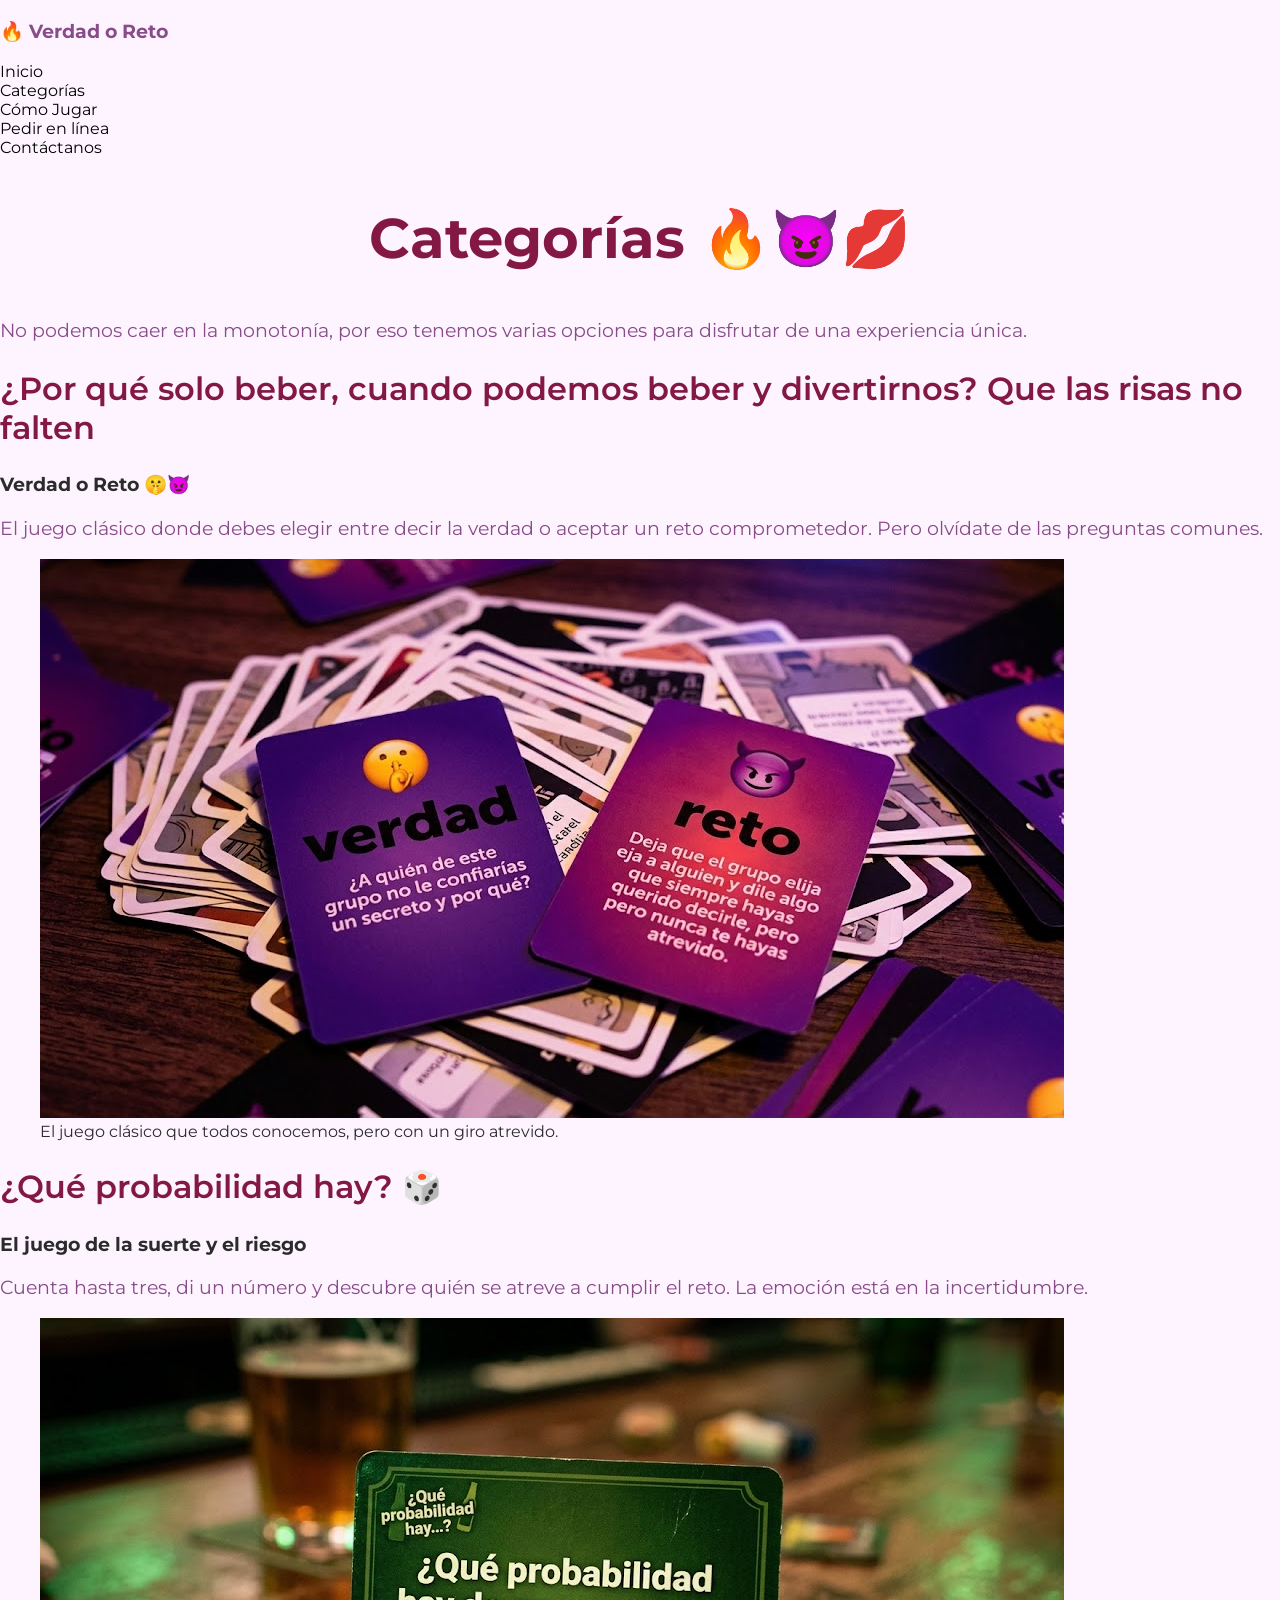
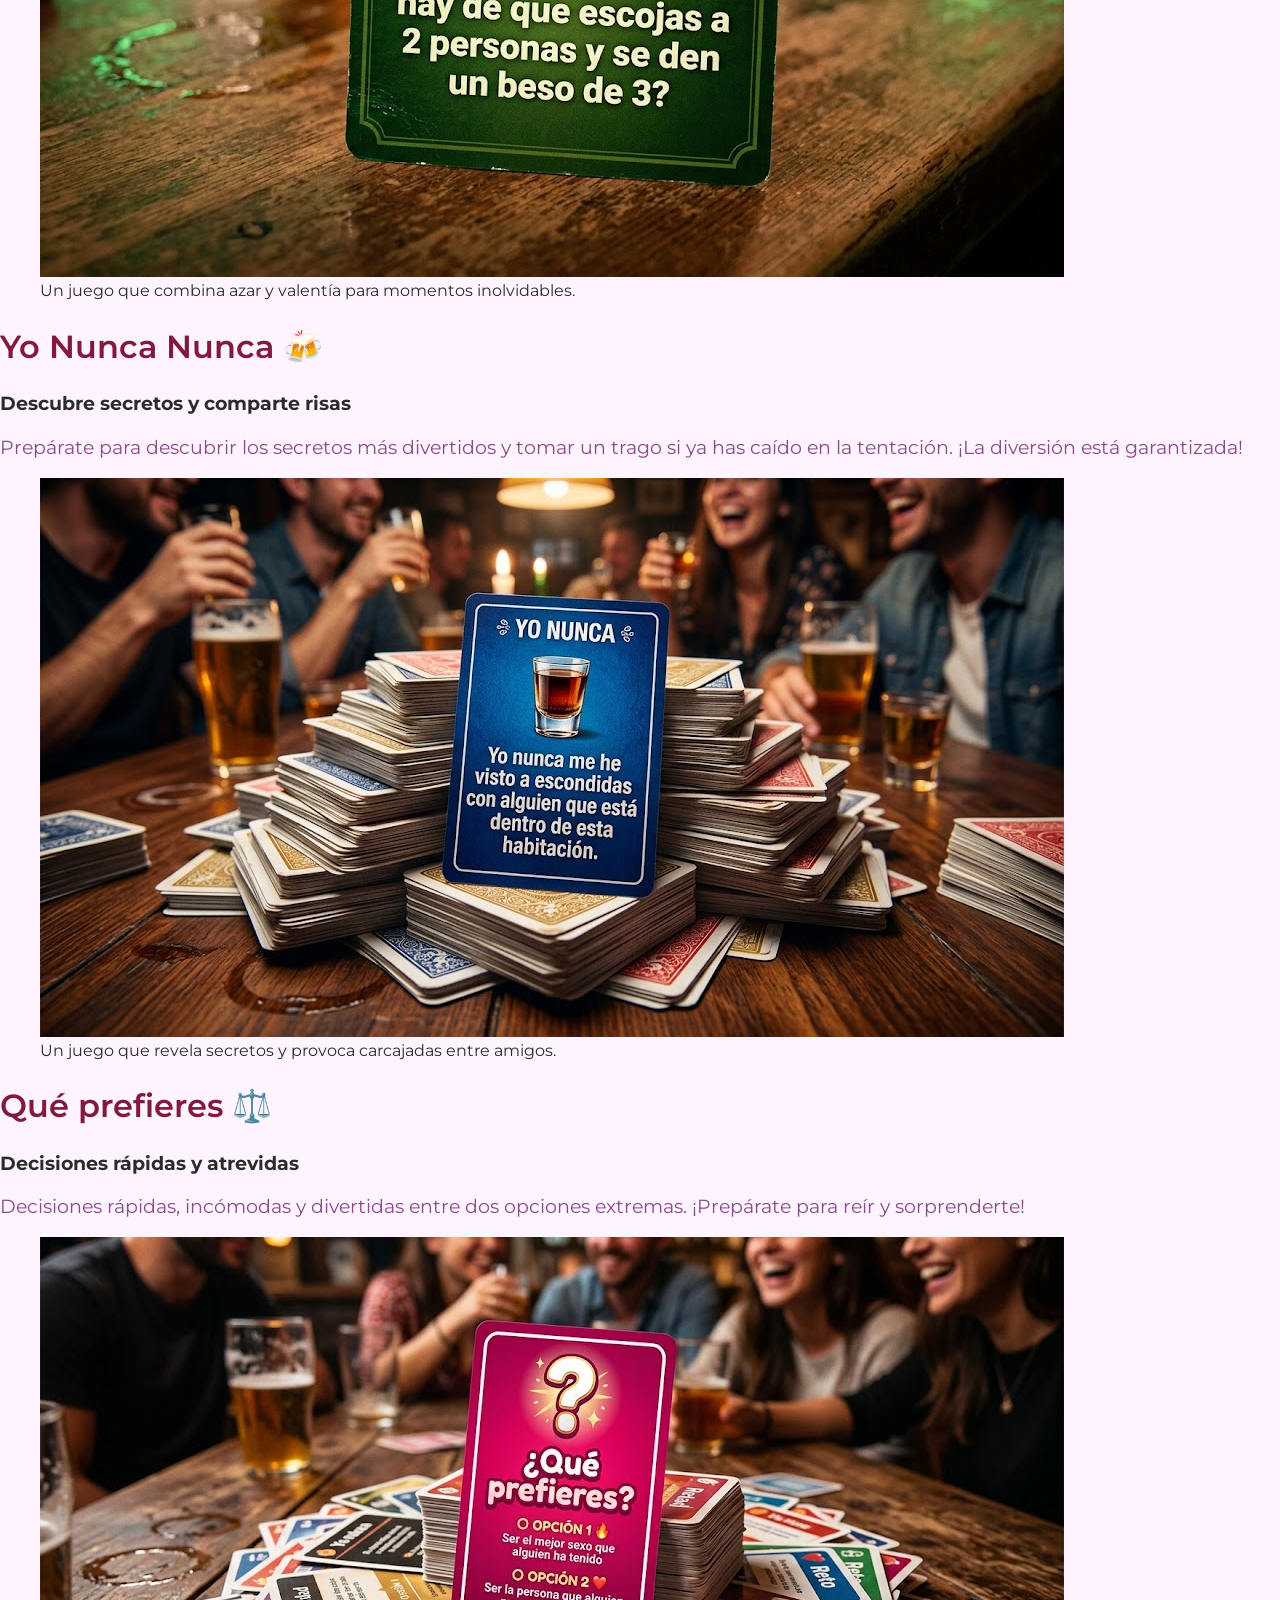
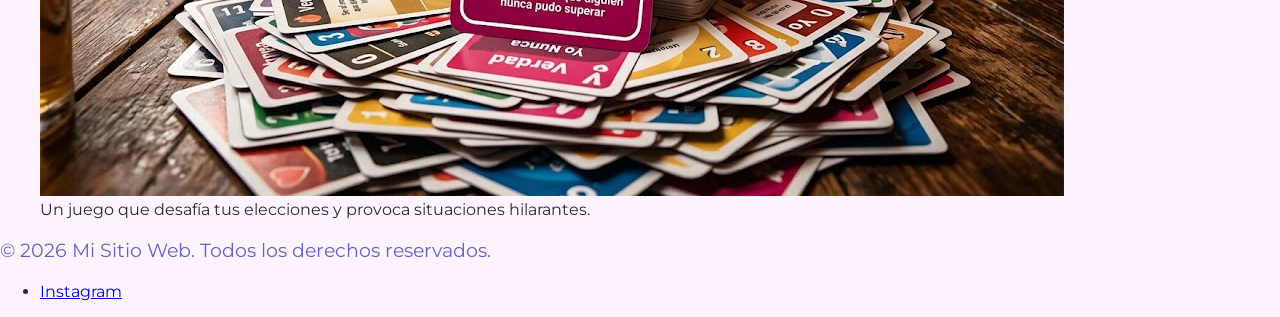
==== pages/categorias.html @ 6b88fa1f "Update categorias.html" ====
<!DOCTYPE html>
<html lang="es">
<head>
    <meta charset="UTF-8">
    <meta name="viewport" content="width=device-width, initial-scale=1.0">
    
    <link rel="preconnect" href="https://fonts.googleapis.com">
    <link rel="preconnect" href="https://fonts.gstatic.com" crossorigin>
    <link href="https://fonts.googleapis.com/css2?family=Montserrat:ital,wght@0,100..900;1,100..900&display=swap" rel="stylesheet">
    
    <link rel="stylesheet" href="../styles/styles.css">
    <title>Categorías | Verdad o Reto</title>
</head>
<body>

    <header>
        <p><strong>🔥 Verdad o Reto</strong></p>
        <nav>
            <ul class="nav-ul">
                <li><a href="../index.html">Inicio</a></li>
                <li><a href="categorias.html">Categorías</a></li>
                <li><a href="como_jugar.html">Cómo Jugar</a></li>
                <li><a href="pedirenlinea.html">Pedir en línea</a></li>
                <li><a href="contacto.html">Contáctanos</a></li>
            </ul>
        </nav>
    </header>

    <main>
        <section>
            <h1>Categorías 🔥😈💋</h1>
            <p>No podemos caer en la monotonía, por eso tenemos varias opciones para disfrutar de una experiencia única.</p>
        </section>

        <section>
            <h2>¿Por qué solo beber, cuando podemos beber y divertirnos? Que las risas no falten</h2>
            <article>
                <h3>Verdad o Reto 🤫😈</h3>
                <p>El juego clásico donde debes elegir entre decir la verdad o aceptar un reto comprometedor. Pero olvídate de las preguntas comunes.</p>
                <figure>
                    <img src="../Assets/verdad_reto.jpeg" alt="Imagen de Verdad o Reto">
                    <figcaption>El juego clásico que todos conocemos, pero con un giro atrevido.</figcaption>
                </figure>
            </article>
        </section>

        <section>
            <h2>¿Qué probabilidad hay? 🎲</h2>
            <article>
                <h3>El juego de la suerte y el riesgo</h3>
                <p>Cuenta hasta tres, di un número y descubre quién se atreve a cumplir el reto. La emoción está en la incertidumbre.</p>
                <figure>
                    <img src="../Assets/probabilidad.jpeg" alt="Imagen de ¿Qué probabilidad hay?">
                    <figcaption>Un juego que combina azar y valentía para momentos inolvidables.</figcaption>
                </figure>
            </article>
        </section>

        <section>
            <h2>Yo Nunca Nunca 🍻</h2>
            <article>
                <h3>Descubre secretos y comparte risas</h3>
                <p>Prepárate para descubrir los secretos más divertidos y tomar un trago si ya has caído en la tentación. ¡La diversión está garantizada!</p>
                <figure>
                    <img src="../Assets/yo_nunca.jpeg" alt="Imagen de Yo Nunca Nunca">
                    <figcaption>Un juego que revela secretos y provoca carcajadas entre amigos.</figcaption>
                </figure>
            </article>
        </section>

        <section>
            <h2>Qué prefieres ⚖️</h2>
            <article>
                <h3>Decisiones rápidas y atrevidas</h3>
                <p>Decisiones rápidas, incómodas y divertidas entre dos opciones extremas. ¡Prepárate para reír y sorprenderte!</p>
                <figure>
                    <img src="../Assets/esto_o_aquello.jpeg" alt="Imagen de Esto o Aquello">
                    <figcaption>Un juego que desafía tus elecciones y provoca situaciones hilarantes.</figcaption>
                </figure>
            </article>
        </section>
    </main>

    <footer>
        <p class="p-footer">&copy; 2026 Mi Sitio Web. Todos los derechos reservados.</p>
        <ul>
           <li><a href="https://instagram.com/beber_o_confesar" target="_blank" rel="noopener noreferrer">Instagram</a></li>
        </ul>
    </footer>

</body>
</html>
---- styles/styles.css ----
/* ==========================================
   Estilos generales y tipografía
   ========================================== */
@import url('https://fonts.googleapis.com/css2?family=Montserrat:ital,wght@0,100..900;1,100..900&display=swap');

/* 1rem = 16px */
body {
    font-family: "Montserrat", sans-serif;
    background-color: #fdf4ff; /* Fondo personalizado sólido */
    color: #2b2b2b;
    margin: 0;
    padding: 0;
}

/* ==========================================
   Titulos y textos
   ========================================== */
h1 { 
    color: #831843; /* Color primario en HEX */
    font-size: 3.5rem;
    font-weight: 700;
    text-align: center;
}

h2 { 
    color: #831843; /* Color primario */
    font-size: 2rem;
    font-weight: 600;
}

p { 
    color: #894b89; /* Color secundario */
    font-size: 1.2rem;
    font-weight: 400;
}

/* ==========================================
   Navegación y pie de página
   ========================================== */
.p-footer { 
    color: #6262ca; /* Color de acento */
}

.nav-ul {
    padding: 0;
    margin: 0;
}

.nav-ul li { 
    list-style: none;
}

.nav-ul li a { 
    color: #000000;
    text-decoration: none;
}
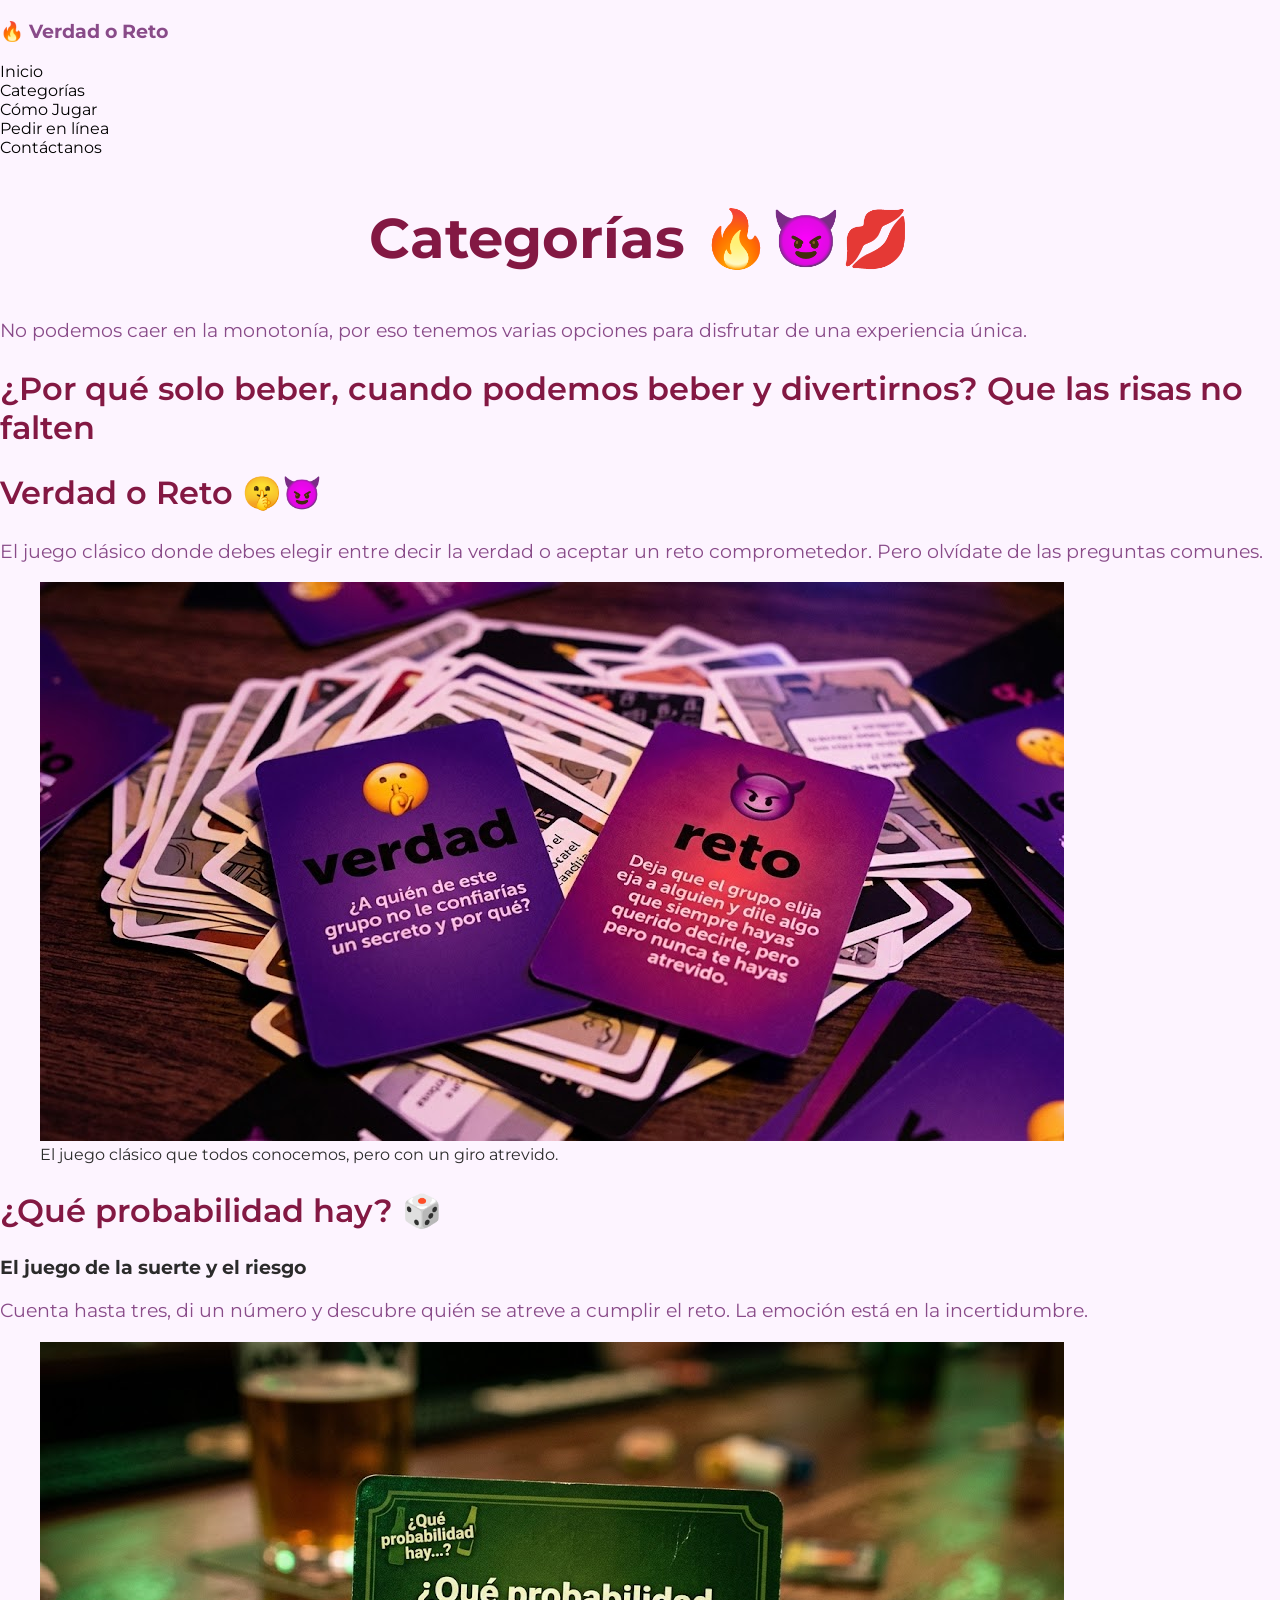
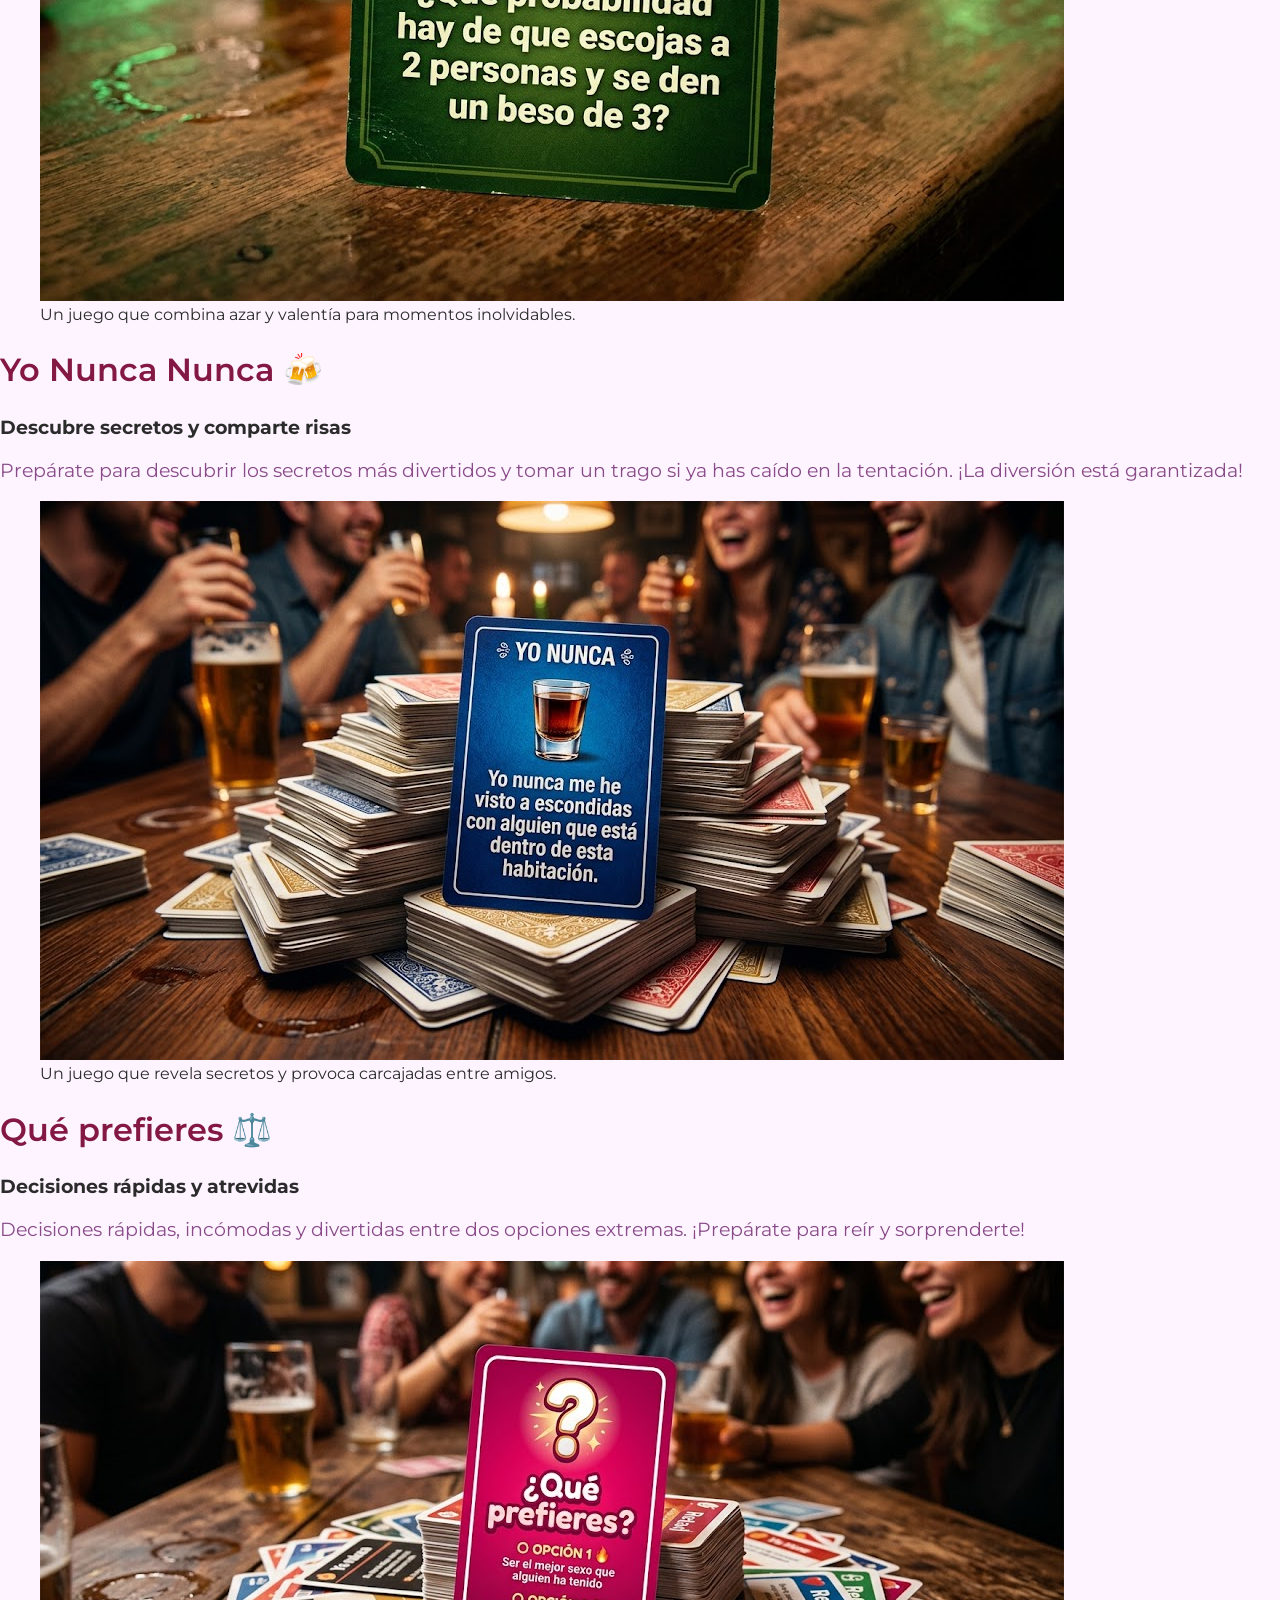
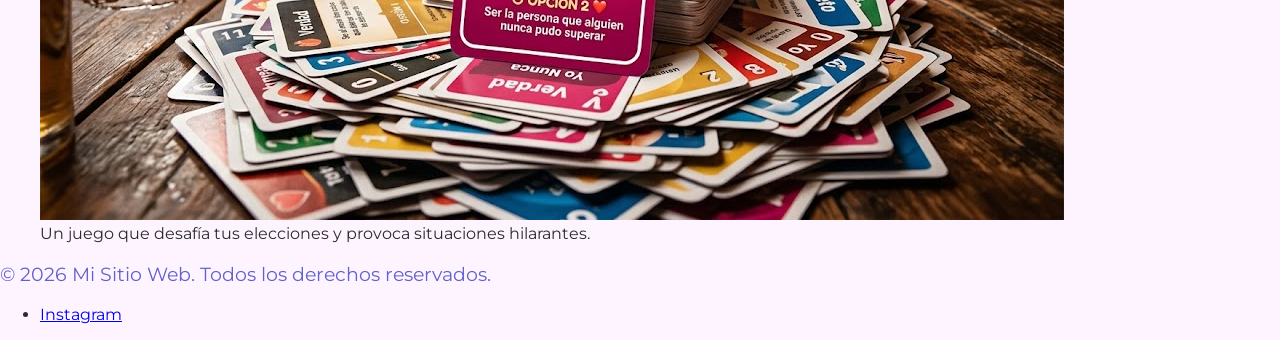
==== commit 52f63628: "Add files via upload" ====
--- a/pages/categorias.html
+++ b/pages/categorias.html
@@ -35,7 +35,7 @@
         <section>
             <h2>¿Por qué solo beber, cuando podemos beber y divertirnos? Que las risas no falten</h2>
             <article>
-                <h3>Verdad o Reto 🤫😈</h3>
+                <h2>Verdad o Reto 🤫😈</h2>
                 <p>El juego clásico donde debes elegir entre decir la verdad o aceptar un reto comprometedor. Pero olvídate de las preguntas comunes.</p>
                 <figure>
                     <img src="../Assets/verdad_reto.jpeg" alt="Imagen de Verdad o Reto">
@@ -89,4 +89,4 @@
     </footer>
 
 </body>
-</html>
+</html>
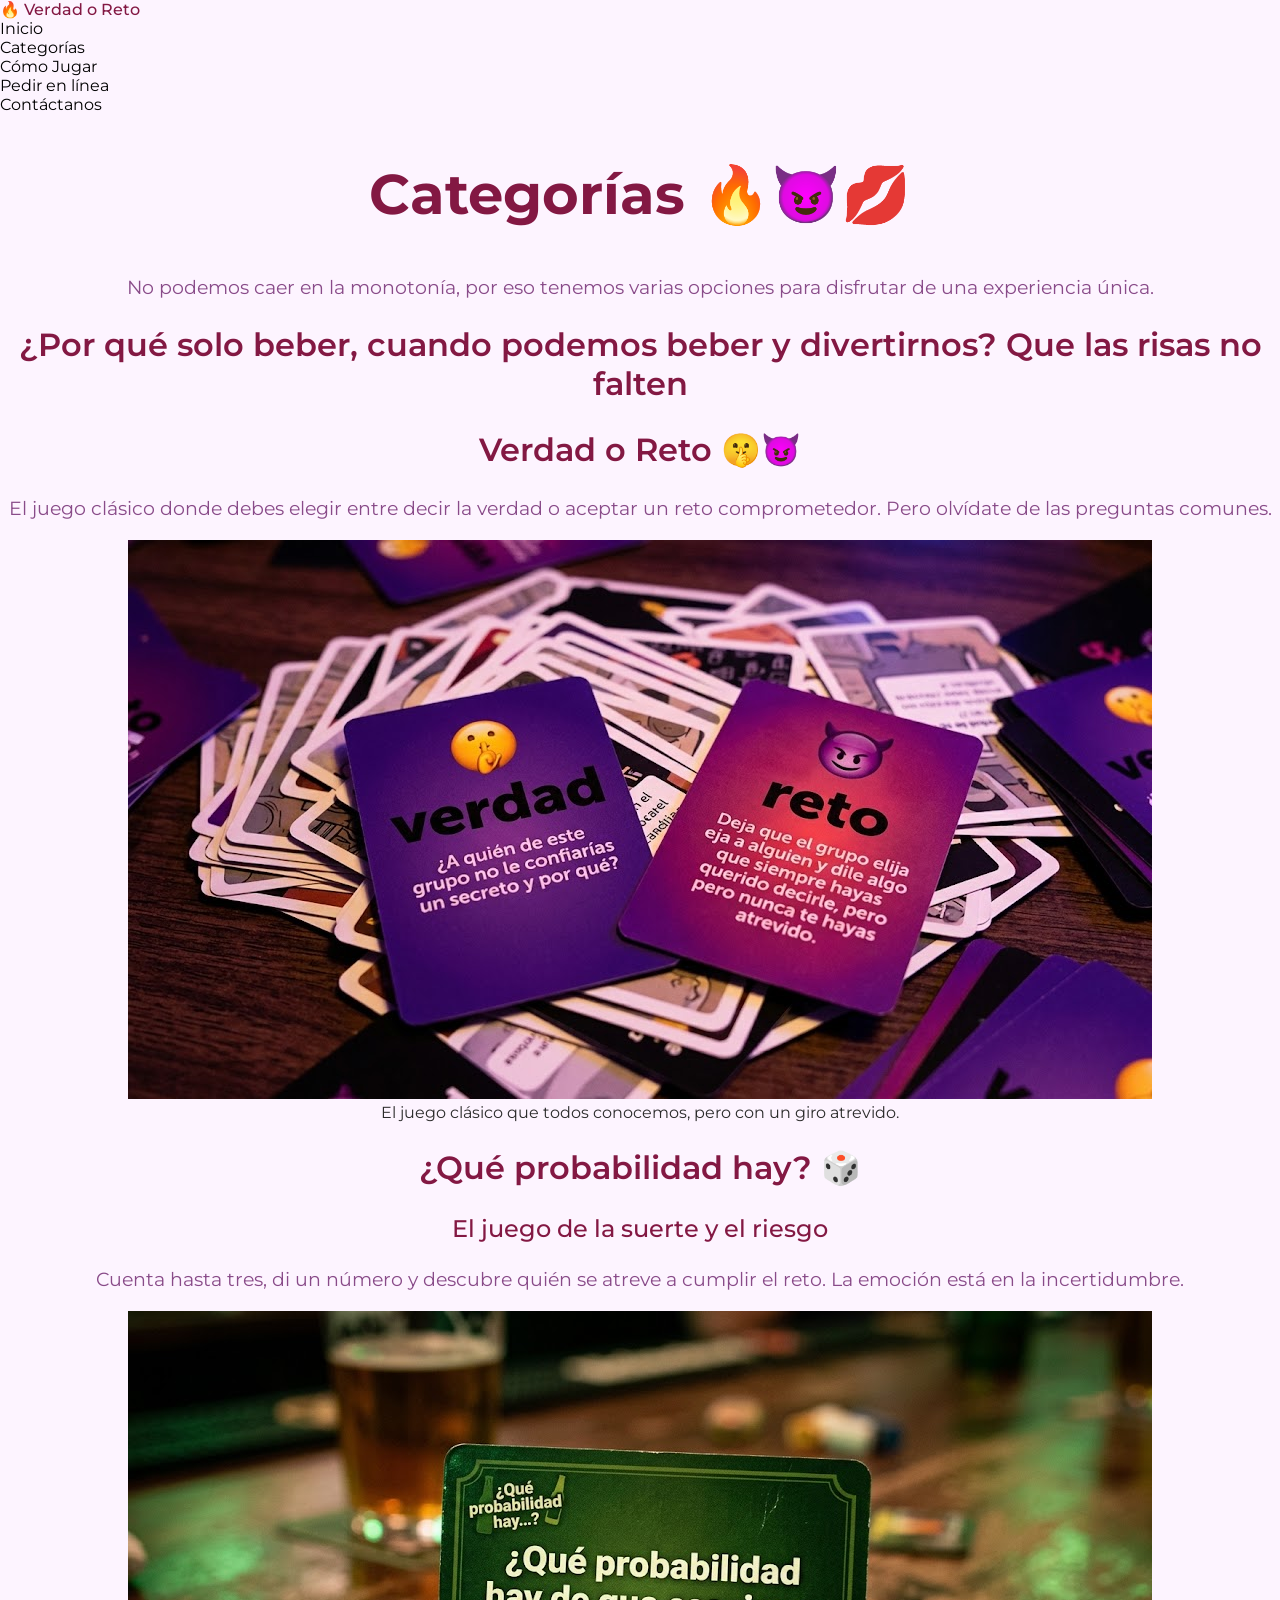
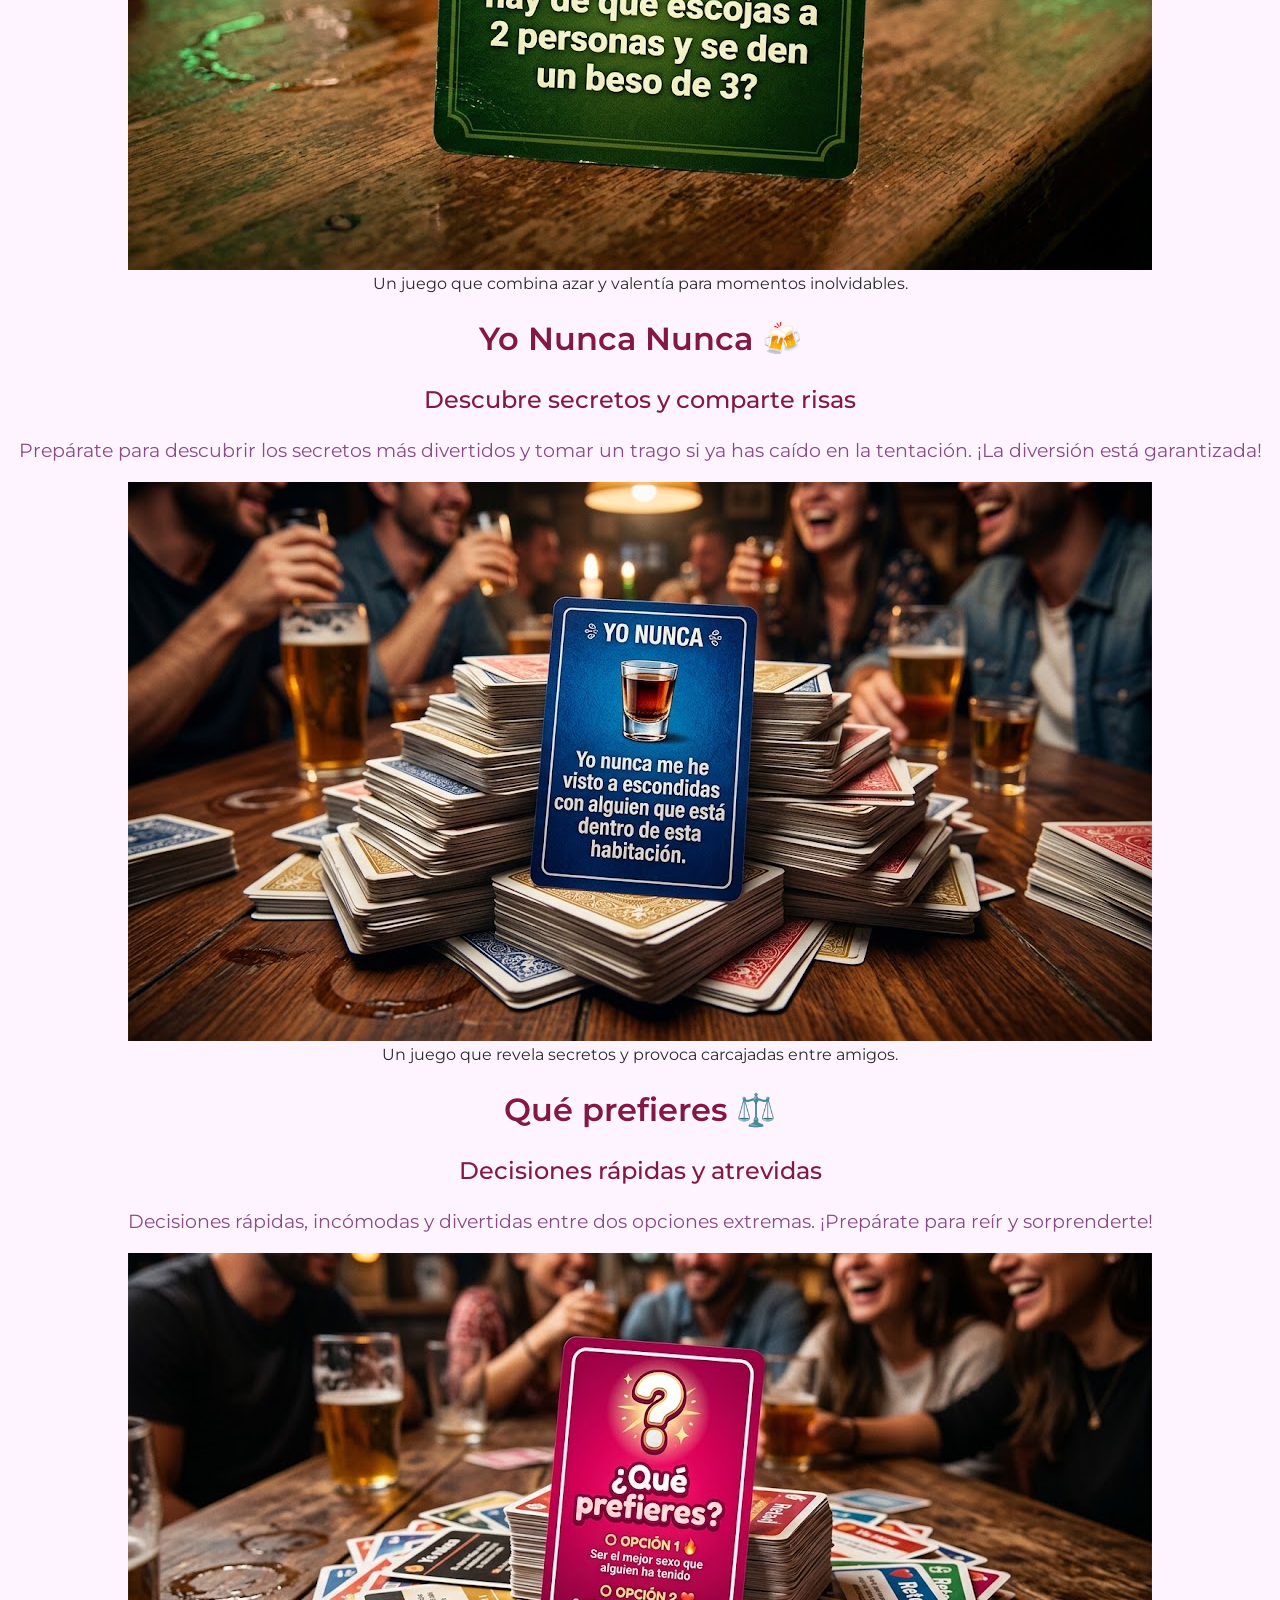
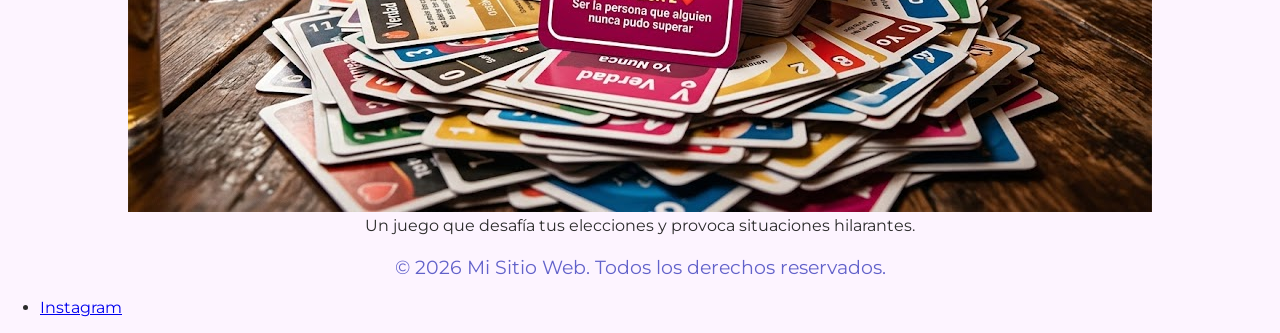
==== commit 6c03150f: "Add files via upload" ====
--- a/pages/categorias.html
+++ b/pages/categorias.html
@@ -4,17 +4,14 @@
     <meta charset="UTF-8">
     <meta name="viewport" content="width=device-width, initial-scale=1.0">
     
-    <link rel="preconnect" href="https://fonts.googleapis.com">
-    <link rel="preconnect" href="https://fonts.gstatic.com" crossorigin>
-    <link href="https://fonts.googleapis.com/css2?family=Montserrat:ital,wght@0,100..900;1,100..900&display=swap" rel="stylesheet">
-    
     <link rel="stylesheet" href="../styles/styles.css">
     <title>Categorías | Verdad o Reto</title>
 </head>
 <body>
 
-    <header>
-        <p><strong>🔥 Verdad o Reto</strong></p>
+ <header class="header">
+    <div class="nav">
+        <div class="logo"><strong>🔥 Verdad o Reto</strong></div>
         <nav>
             <ul class="nav-ul">
                 <li><a href="../index.html">Inicio</a></li>
@@ -24,7 +21,8 @@
                 <li><a href="contacto.html">Contáctanos</a></li>
             </ul>
         </nav>
-    </header>
+    </div>
+</header>
 
     <main>
         <section>
@@ -32,48 +30,48 @@
             <p>No podemos caer en la monotonía, por eso tenemos varias opciones para disfrutar de una experiencia única.</p>
         </section>
 
-        <section>
+        <section class="presentation">
             <h2>¿Por qué solo beber, cuando podemos beber y divertirnos? Que las risas no falten</h2>
             <article>
                 <h2>Verdad o Reto 🤫😈</h2>
                 <p>El juego clásico donde debes elegir entre decir la verdad o aceptar un reto comprometedor. Pero olvídate de las preguntas comunes.</p>
-                <figure>
+                <figure class="images-1">
                     <img src="../Assets/verdad_reto.jpeg" alt="Imagen de Verdad o Reto">
                     <figcaption>El juego clásico que todos conocemos, pero con un giro atrevido.</figcaption>
                 </figure>
             </article>
         </section>
 
-        <section>
+        <section class="presentation">
             <h2>¿Qué probabilidad hay? 🎲</h2>
             <article>
                 <h3>El juego de la suerte y el riesgo</h3>
                 <p>Cuenta hasta tres, di un número y descubre quién se atreve a cumplir el reto. La emoción está en la incertidumbre.</p>
-                <figure>
+                <figure class="images-1">
                     <img src="../Assets/probabilidad.jpeg" alt="Imagen de ¿Qué probabilidad hay?">
                     <figcaption>Un juego que combina azar y valentía para momentos inolvidables.</figcaption>
                 </figure>
             </article>
         </section>
 
-        <section>
+        <section class="presentation">
             <h2>Yo Nunca Nunca 🍻</h2>
             <article>
                 <h3>Descubre secretos y comparte risas</h3>
                 <p>Prepárate para descubrir los secretos más divertidos y tomar un trago si ya has caído en la tentación. ¡La diversión está garantizada!</p>
-                <figure>
+                <figure class="images-1">
                     <img src="../Assets/yo_nunca.jpeg" alt="Imagen de Yo Nunca Nunca">
                     <figcaption>Un juego que revela secretos y provoca carcajadas entre amigos.</figcaption>
                 </figure>
             </article>
         </section>
 
-        <section>
+        <section class="presentation">
             <h2>Qué prefieres ⚖️</h2>
             <article>
                 <h3>Decisiones rápidas y atrevidas</h3>
                 <p>Decisiones rápidas, incómodas y divertidas entre dos opciones extremas. ¡Prepárate para reír y sorprenderte!</p>
-                <figure>
+                <figure class="images-1">
                     <img src="../Assets/esto_o_aquello.jpeg" alt="Imagen de Esto o Aquello">
                     <figcaption>Un juego que desafía tus elecciones y provoca situaciones hilarantes.</figcaption>
                 </figure>
--- a/styles/styles.css
+++ b/styles/styles.css
@@ -26,12 +26,42 @@
     color: #831843; /* Color primario */
     font-size: 2rem;
     font-weight: 600;
+    text-align: center;
+}
+
+h3 { 
+    color: #831843; /* Color primario */
+    font-size: 1.5rem;
+    font-weight: 500;
+    text-align: center;
+}
+ol {
+    list-style-position: inside;
+    text-align: center;
+    padding: 0;
+}
+
+li div {
+    text-align: center;
+}
+
+strong { 
+    color: #831843;
+    font-weight: 500;
 }
 
 p { 
     color: #894b89; /* Color secundario */
     font-size: 1.2rem;
     font-weight: 400;
+    text-align: center;
+}
+/* ==========================================
+   Imágenes
+   ========================================== */
+figure {
+    text-align: center;
+    margin: 20px 0;
 }
 
 /* ==========================================
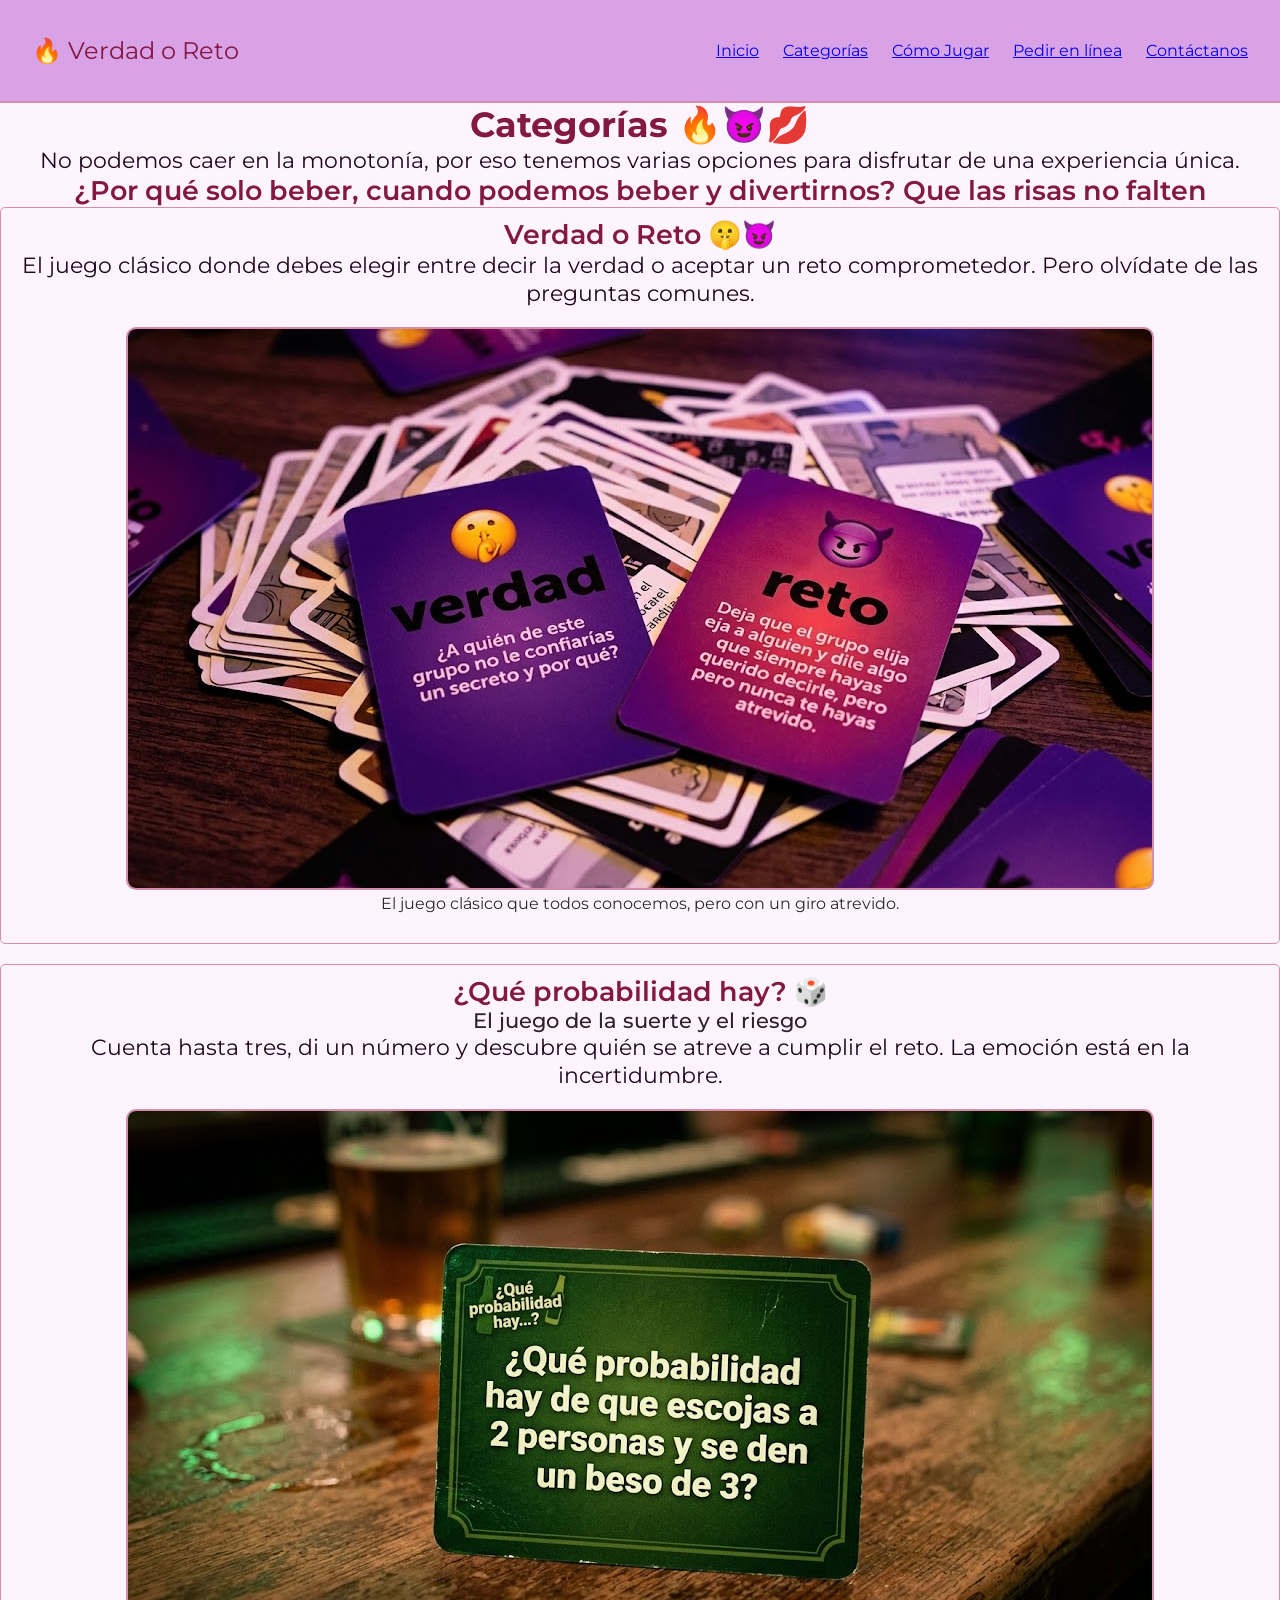
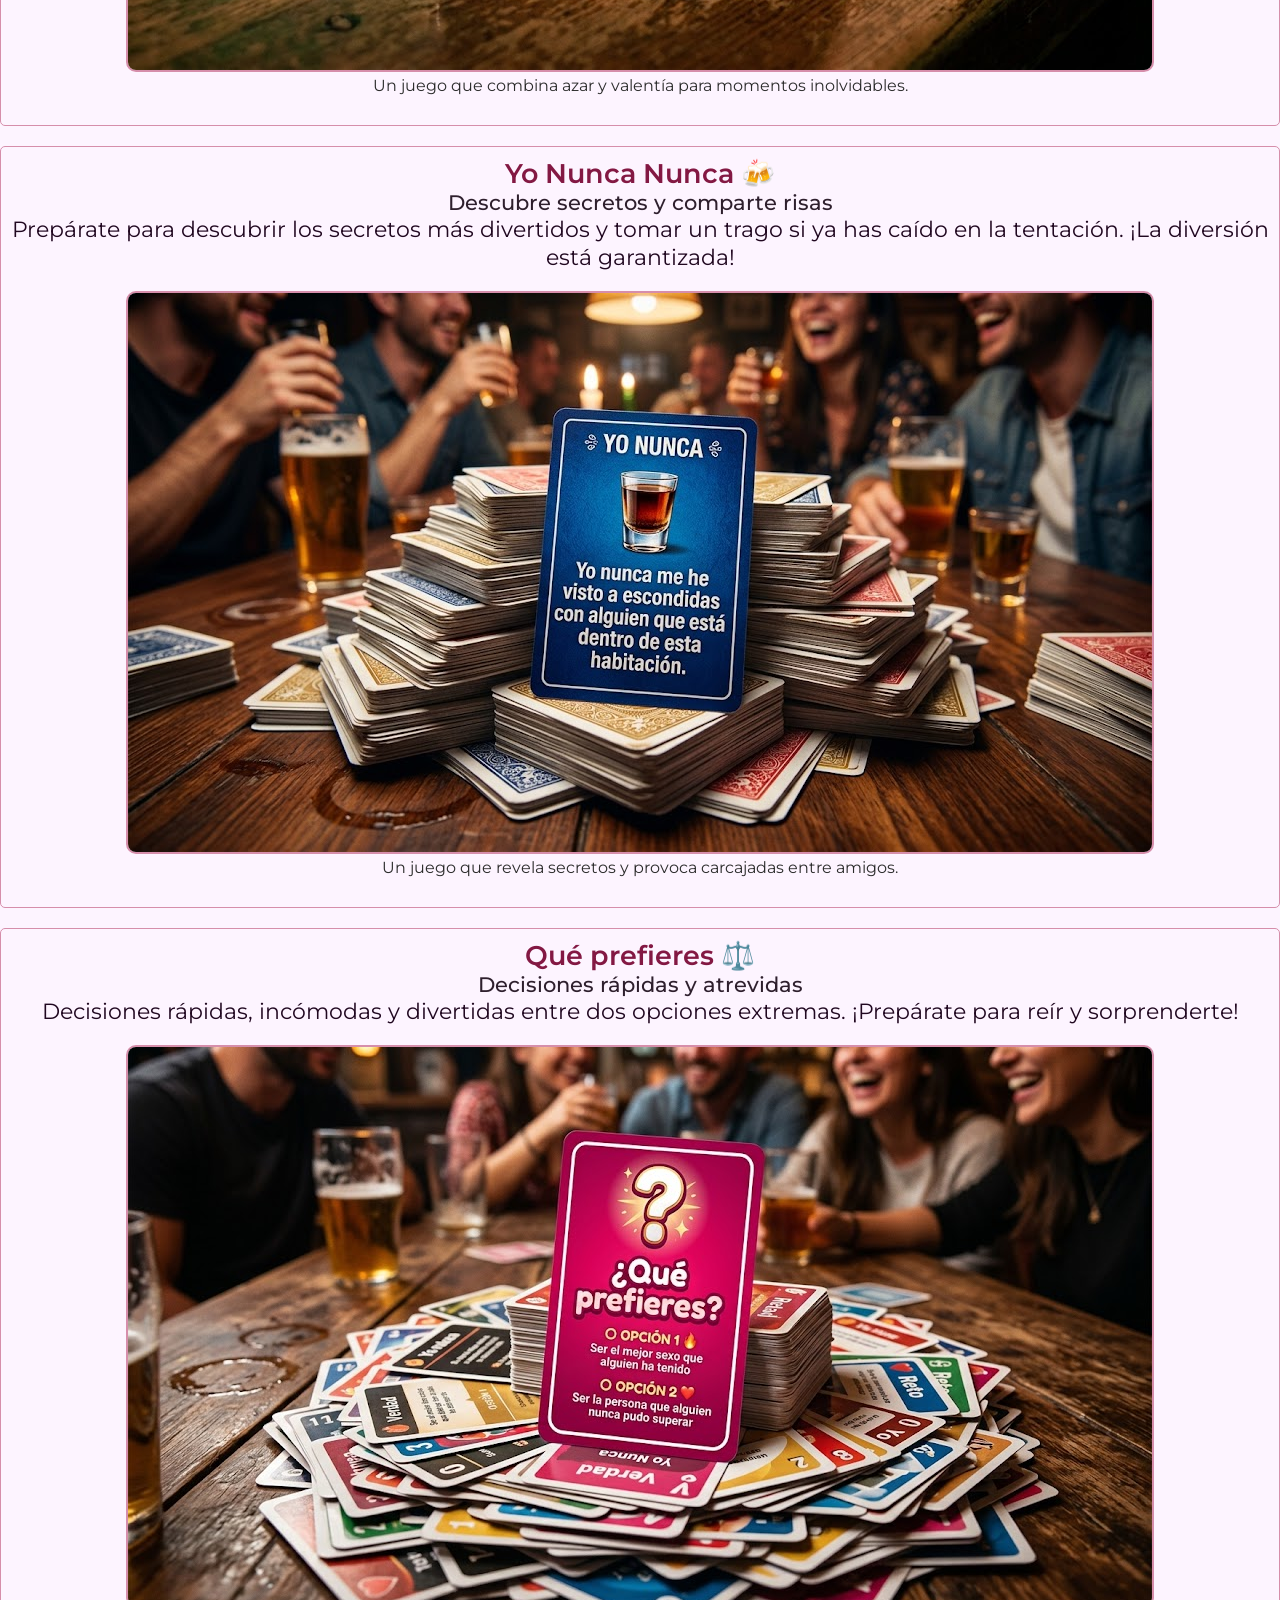
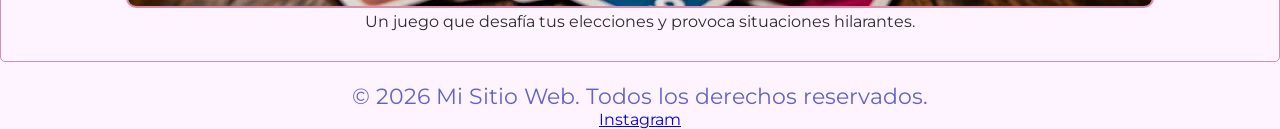
==== commit c0fa6ad9: "Update categorias.html" ====
--- a/pages/categorias.html
+++ b/pages/categorias.html
@@ -30,9 +30,9 @@
             <p>No podemos caer en la monotonía, por eso tenemos varias opciones para disfrutar de una experiencia única.</p>
         </section>
 
-        <section class="presentation">
+        <section>
             <h2>¿Por qué solo beber, cuando podemos beber y divertirnos? Que las risas no falten</h2>
-            <article>
+            <article class="presentation">
                 <h2>Verdad o Reto 🤫😈</h2>
                 <p>El juego clásico donde debes elegir entre decir la verdad o aceptar un reto comprometedor. Pero olvídate de las preguntas comunes.</p>
                 <figure class="images-1">
@@ -87,4 +87,4 @@
     </footer>
 
 </body>
-</html>+</html>
--- a/styles/styles.css
+++ b/styles/styles.css
@@ -2,6 +2,15 @@
    Estilos generales y tipografía
    ========================================== */
 @import url('https://fonts.googleapis.com/css2?family=Montserrat:ital,wght@0,100..900;1,100..900&display=swap');
+
+* {
+    margin: 0;
+    padding: 0;
+    box-sizing: border-box;
+}
+* { 
+    list-style: none;
+}
 
 /* 1rem = 16px */
 body {
@@ -12,56 +21,90 @@
     padding: 0;
 }
 
+header {
+    background-color: #d9a1e6; /* fondo */
+    padding: 1.25rem 0;
+    text-align: center;
+    border-bottom: 0.125rem solid #d68eab; /* Linea de separacion */
+}
+.nav {
+  display: flex;
+  justify-content: space-between;
+  align-items: center;
+  padding: 1rem 2rem;
+}   
+.nav-ul {
+  display: flex;
+  margin: 0;
+  padding: 0;
+  list-style: none;
+  gap: 1.5rem;
+}
 /* ==========================================
    Titulos y textos
    ========================================== */
 h1 { 
     color: #831843; /* Color primario en HEX */
-    font-size: 3.5rem;
+    font-size: 2.2rem;
     font-weight: 700;
     text-align: center;
 }
 
 h2 { 
     color: #831843; /* Color primario */
-    font-size: 2rem;
+    font-size: 1.7rem;
     font-weight: 600;
     text-align: center;
 }
 
 h3 { 
-    color: #831843; /* Color primario */
-    font-size: 1.5rem;
+    color: #2e1f2d; /* Color primario */
+    font-size: 1.3rem;
     font-weight: 500;
     text-align: center;
 }
 ol {
+    color: #7b1b8f; /* Color secundario */
     list-style-position: inside;
     text-align: center;
     padding: 0;
-}
-
+    font-size: 1.3rem;
+}
+ol li {
+    font-size: 1.3rem;
+}
 li div {
     text-align: center;
 }
 
 strong { 
     color: #831843;
-    font-weight: 500;
+    font-weight: 400;
+    font-size: 1.5rem;
 }
 
 p { 
-    color: #894b89; /* Color secundario */
-    font-size: 1.2rem;
+    color: #200720; /* Color secundario */
+    font-size: 1.4rem;
     font-weight: 400;
     text-align: center;
 }
+li {
+    text-align: center;
+}
+
 /* ==========================================
    Imágenes
    ========================================== */
 figure {
     text-align: center;
     margin: 20px 0;
+}
+.images-1 img {
+    width: auto;
+    height: auto;
+    border: 0.125rem solid #d68eab; /* Borde de la imagen */
+    border-radius: 10px; /* Bordes redondeados */  
 }
 
 /* ==========================================
@@ -71,16 +114,100 @@
     color: #6262ca; /* Color de acento */
 }
 
-.nav-ul {
-    padding: 0;
-    margin: 0;
-}
-
-.nav-ul li { 
-    list-style: none;
-}
-
-.nav-ul li a { 
-    color: #000000;
-    text-decoration: none;
-}
+
+/* ==========================================
+   margenes y fondos
+   ========================================== */
+.contrato-todosi {
+border : 1rem solid #b180b9;
+background-color: #ebbaf5;
+}
+.jugar-section {
+  padding: 20px;
+}
+
+/* ==========================================
+   Catalogo de pedir en linea
+   ========================================== */
+.catalogo-grid {
+    display: flex;
+    flex-wrap: wrap;
+    justify-content: center;
+    gap: 20px;
+    padding: 20px;
+}
+.juego-card {
+    background-color: #fdf4ff;
+    border: 1px solid #d68eab;
+    border-radius: 10px;
+    padding: 20px;
+    width: 300px;
+    text-align: center;
+}
+.juego-card h3 {
+    color: #831843;
+    font-size: 1.5rem;
+    margin-bottom: 10px;
+}
+.juego-card h2 {    
+    color: #2e1f2d;
+    font-size: 1.8rem;
+    margin-bottom: 10px;
+}
+.juego-card p {             
+    color: #200720;
+    font-size: 1.2rem;
+    margin-bottom: 10px;
+}
+.precio {
+    color: #831843;
+    font-size: 1.5rem;
+    font-weight: bold;
+}          
+/* ==========================================
+   Formulario para pedir en linea
+   ========================================== */
+ .formulario-section {
+  flex: 1;
+ min-width: 300px;
+  max-width: 550px;
+}
+.datos {
+    margin-bottom: 15px;
+    border: none;
+    padding: 0;
+}
+.datos label {
+    display: block;
+    margin-bottom: 5px;
+    font-weight: bold;
+}
+.datos input,
+.datos select,
+.datos textarea {
+    width: 100%;
+    padding: 10px;
+    border: 1px solid #d68eab;
+    border-radius: 5px;
+    font-size: 1rem;
+}
+.juego-section {
+    margin-bottom: 20px;
+    padding: 10px;
+    border: 1px solid #d68eab;
+    border-radius: 5px;
+}
+.presentation {
+    margin-bottom: 20px;
+    padding: 10px;
+    border: 1px solid #d68eab;
+    border-radius: 5px;
+}
+.pedido {
+    display: flex;
+    flex-wrap: wrap;
+    justify-content: center;
+    margin: 20px;
+    padding: 20px;
+}
+
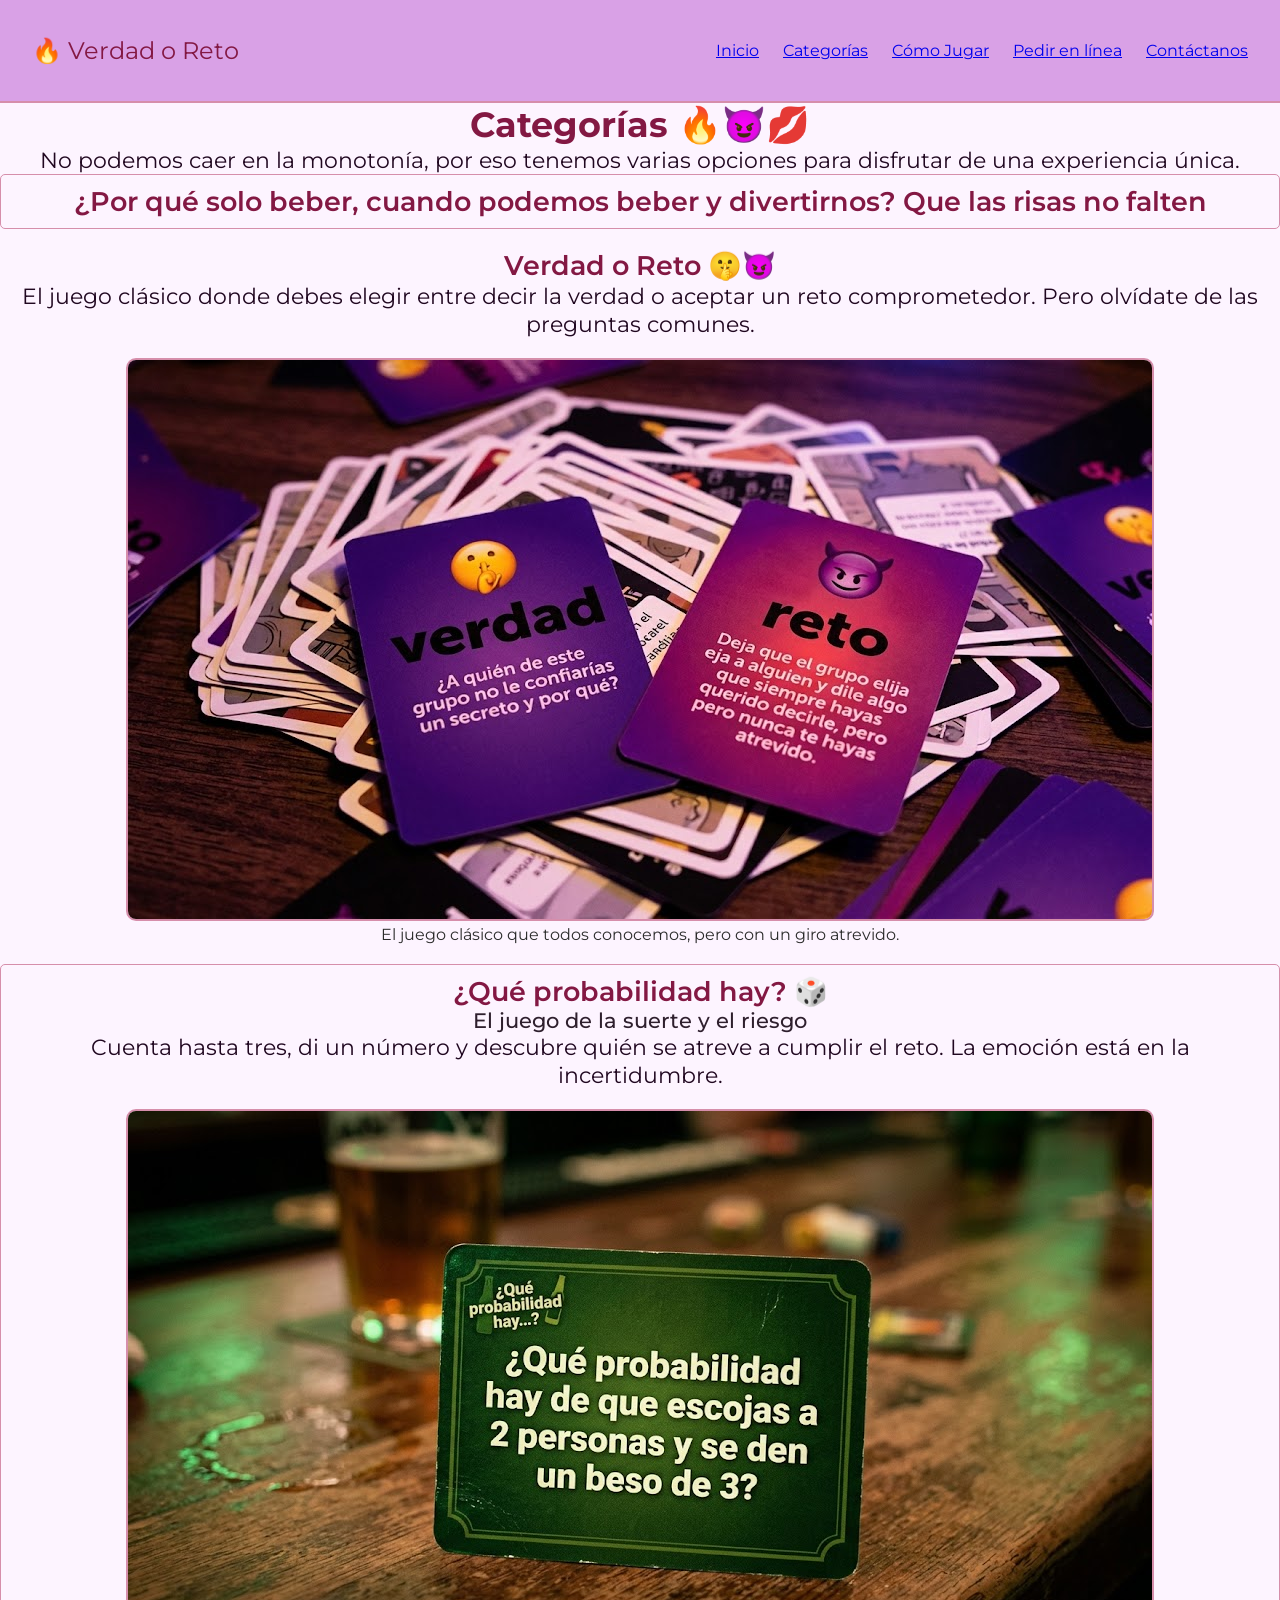
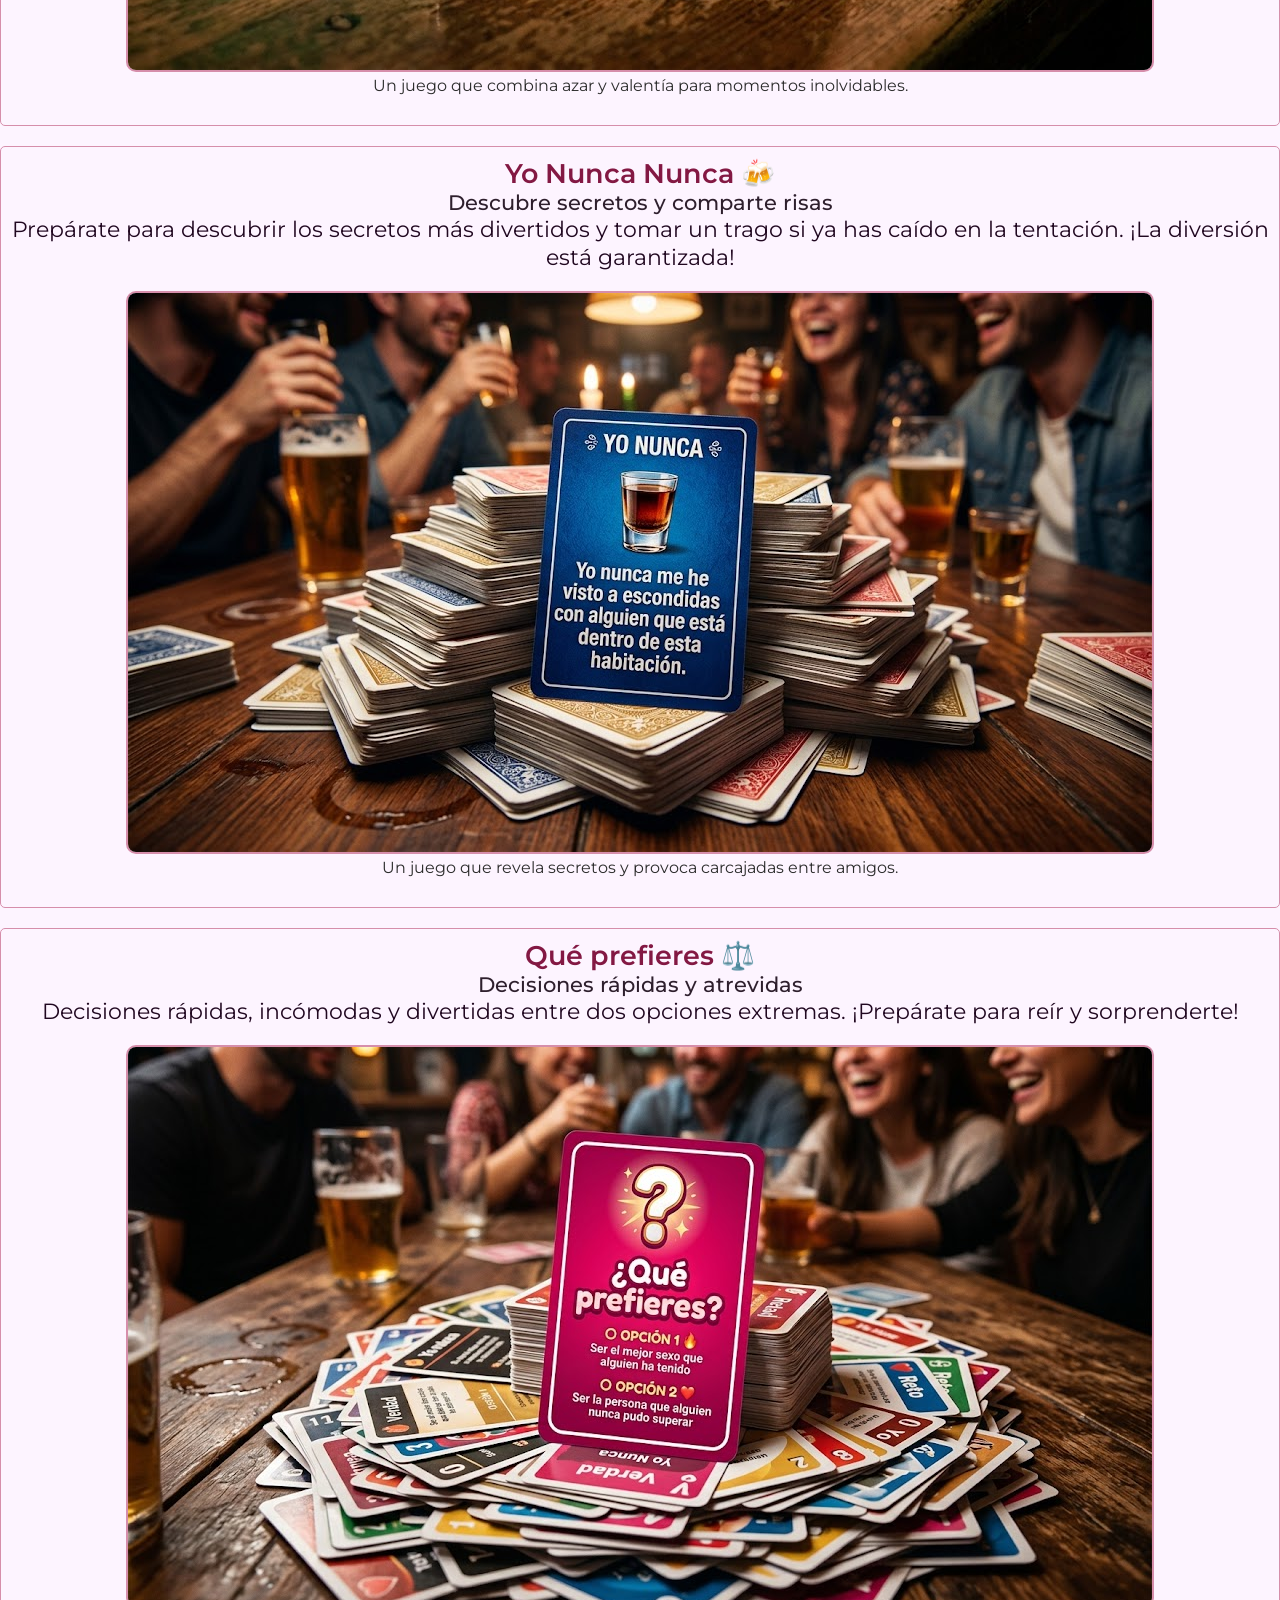
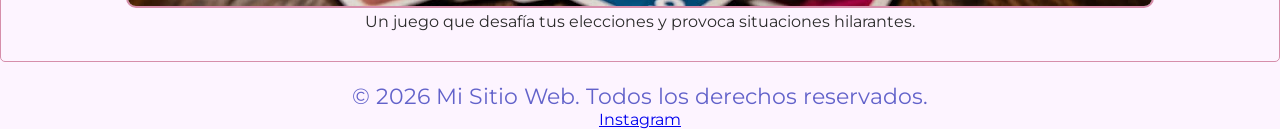
==== commit c2077ee0: "Add files via upload" ====
--- a/pages/categorias.html
+++ b/pages/categorias.html
@@ -31,8 +31,8 @@
         </section>
 
         <section>
-            <h2>¿Por qué solo beber, cuando podemos beber y divertirnos? Que las risas no falten</h2>
-            <article class="presentation">
+            <h2 class="presentation">¿Por qué solo beber, cuando podemos beber y divertirnos? Que las risas no falten</h2>
+            <article>
                 <h2>Verdad o Reto 🤫😈</h2>
                 <p>El juego clásico donde debes elegir entre decir la verdad o aceptar un reto comprometedor. Pero olvídate de las preguntas comunes.</p>
                 <figure class="images-1">
@@ -87,4 +87,4 @@
     </footer>
 
 </body>
-</html>
+</html>
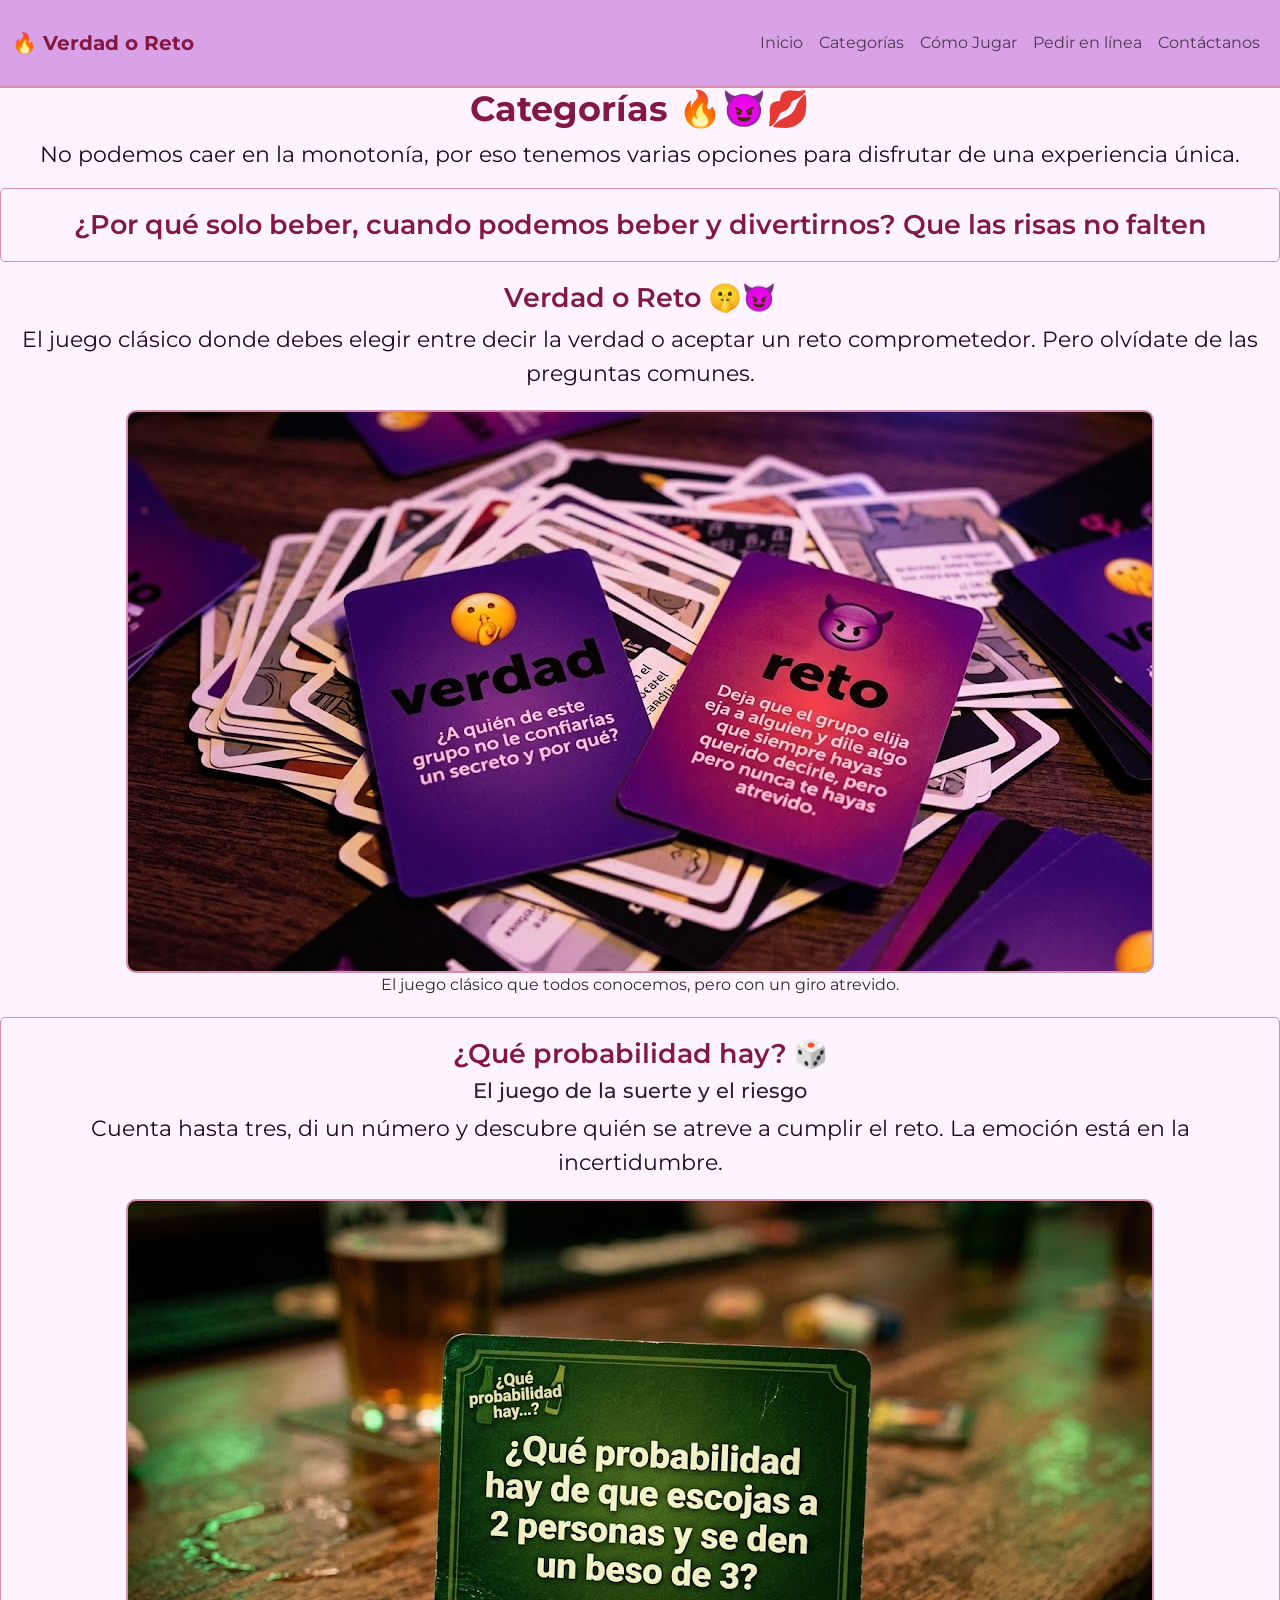
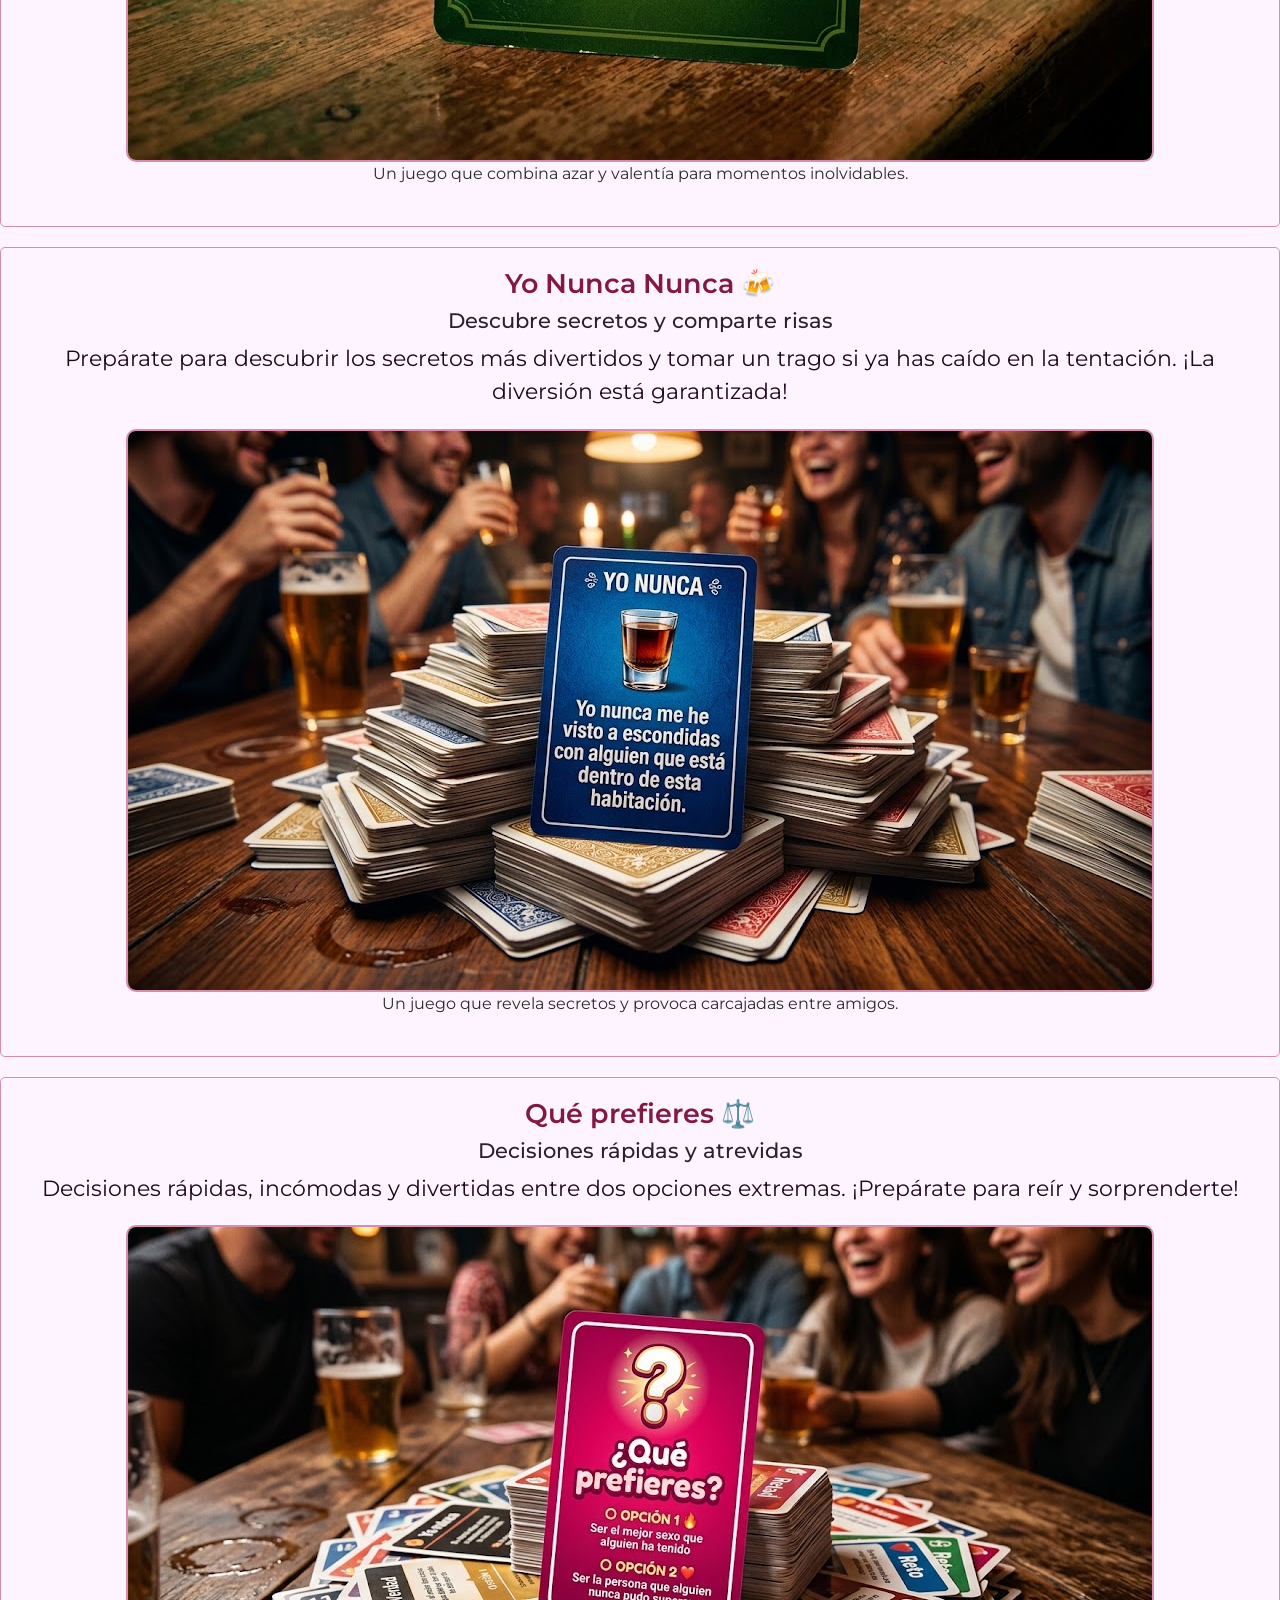
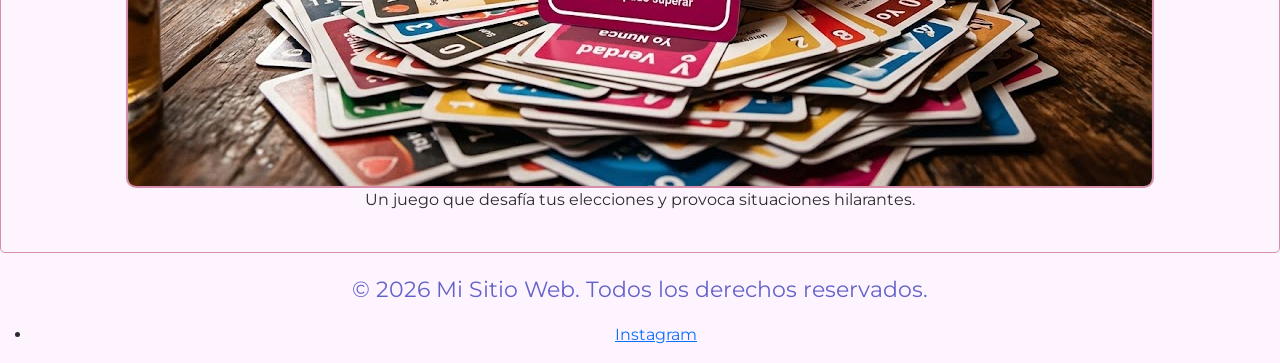
==== commit 5b723ca3: "Add files via upload" ====
--- a/pages/categorias.html
+++ b/pages/categorias.html
@@ -3,26 +3,37 @@
 <head>
     <meta charset="UTF-8">
     <meta name="viewport" content="width=device-width, initial-scale=1.0">
-    
+     <!--BOOTSTRAP-->
+     <link href="https://cdn.jsdelivr.net/npm/bootstrap@5.3.3/dist/css/bootstrap.min.css" rel="stylesheet" integrity="sha384-QWTKZyjpPEjISv5WaRU9OFeRpok6YctnYmDr5pNlyT2bRjXh0JMhjY6hW+ALEwIH" crossorigin="anonymous">
     <link rel="stylesheet" href="../styles/styles.css">
     <title>Categorías | Verdad o Reto</title>
 </head>
 <body>
 
- <header class="header">
-    <div class="nav">
-        <div class="logo"><strong>🔥 Verdad o Reto</strong></div>
-        <nav>
-            <ul class="nav-ul">
-                <li><a href="../index.html">Inicio</a></li>
-                <li><a href="categorias.html">Categorías</a></li>
-                <li><a href="como_jugar.html">Cómo Jugar</a></li>
-                <li><a href="pedirenlinea.html">Pedir en línea</a></li>
-                <li><a href="contacto.html">Contáctanos</a></li>
-            </ul>
+ <header>
+        <nav class="navbar navbar-expand-lg" style="background-color: #d9a1e6;">
+            <div class="container-fluid">
+                <!-- Tu logo -->
+                <a class="navbar-brand" href="index.html" style="color: #831843; font-weight: bold;">🔥 Verdad o Reto</a>
+                
+                <!-- Botón hamburguesa para mobile -->
+                <button class="navbar-toggler" type="button" data-bs-toggle="collapse" data-bs-target="#navbarNav" aria-controls="navbarNav" aria-expanded="false" aria-label="Toggle navigation">
+                    <span class="navbar-toggler-icon"></span>
+                </button>
+                
+                <!-- adaptación links -->
+                <div class="collapse navbar-collapse justify-content-end" id="navbarNav">
+                    <ul class="navbar-nav">
+                        <li class="nav-item"><a class="nav-link" href="../index.html">Inicio</a></li>
+                        <li class="nav-item"><a class="nav-link" href="categorias.html">Categorías</a></li>
+                        <li class="nav-item"><a class="nav-link" href="como_jugar.html">Cómo Jugar</a></li>
+                        <li class="nav-item"><a class="nav-link" href="pedirenlinea.html">Pedir en línea</a></li>
+                        <li class="nav-item"><a class="nav-link" href="contacto.html">Contáctanos</a></li>
+                    </ul>
+                </div>
+            </div>
         </nav>
-    </div>
-</header>
+    </header>
 
     <main>
         <section>
@@ -86,5 +97,8 @@
         </ul>
     </footer>
 
+    <!--BOOTSTRAP-->
+    <script src="https://cdn.jsdelivr.net/npm/bootstrap@5.3.3/dist/js/bootstrap.bundle.min.js" integrity="sha384-YvpcrYf0tY3lHB60NNkmXc5s9fDVZLESaAA55NDzOxhy9GkcIdslK1eN7N6jIeHz" crossorigin="anonymous"></script>
+
 </body>
 </html>
--- a/styles/styles.css
+++ b/styles/styles.css
@@ -8,71 +8,82 @@
     padding: 0;
     box-sizing: border-box;
 }
-* { 
-    list-style: none;
-}
-
-/* 1rem = 16px */
+
 body {
     font-family: "Montserrat", sans-serif;
-    background-color: #fdf4ff; /* Fondo personalizado sólido */
+    background-color: #fdf4ff; 
     color: #2b2b2b;
     margin: 0;
     padding: 0;
+    width: 100%;
+    overflow-x: hidden;
 }
 
 header {
-    background-color: #d9a1e6; /* fondo */
-    padding: 1.25rem 0;
-    text-align: center;
-    border-bottom: 0.125rem solid #d68eab; /* Linea de separacion */
-}
+    background-color: #d9a1e6; 
+    padding: 15px 0;
+    text-align: center;
+    border-bottom: 2px solid #d68eab;
+    width: 100%;
+}
+
 .nav {
-  display: flex;
-  justify-content: space-between;
-  align-items: center;
-  padding: 1rem 2rem;
+    display: flex;
+    flex-direction: column;
+    justify-content: space-between;
+    align-items: center;
+    padding: 0 15px
+    box-sizing: border-box;
 }   
+
 .nav-ul {
-  display: flex;
-  margin: 0;
-  padding: 0;
-  list-style: none;
-  gap: 1.5rem;
-}
-/* ==========================================
-   Titulos y textos
+    display: flex;
+    flex-wrap: wrap;
+    justify-content: space-around;
+    align-items:center-,
+    margin: 0;
+    padding: 0;
+    list-style: none;
+    gap: 20px;
+    flex-wrap: wrap;
+}
+
+/* ==========================================
+   Títulos y textos
    ========================================== */
 h1 { 
-    color: #831843; /* Color primario en HEX */
+    color: #831843; 
     font-size: 2.2rem;
     font-weight: 700;
     text-align: center;
 }
 
 h2 { 
-    color: #831843; /* Color primario */
+    color: #831843; 
     font-size: 1.7rem;
     font-weight: 600;
     text-align: center;
 }
 
 h3 { 
-    color: #2e1f2d; /* Color primario */
+    color: #2e1f2d; 
     font-size: 1.3rem;
     font-weight: 500;
     text-align: center;
 }
+
 ol {
-    color: #7b1b8f; /* Color secundario */
+    color: #7b1b8f; 
     list-style-position: inside;
     text-align: center;
     padding: 0;
     font-size: 1.3rem;
 }
+
 ol li {
     font-size: 1.3rem;
 }
+
 li div {
     text-align: center;
 }
@@ -84,11 +95,12 @@
 }
 
 p { 
-    color: #200720; /* Color secundario */
+    color: #200720; 
     font-size: 1.4rem;
     font-weight: 400;
     text-align: center;
 }
+
 li {
     text-align: center;
 }
@@ -100,88 +112,107 @@
     text-align: center;
     margin: 20px 0;
 }
+
 .images-1 img {
     width: auto;
     height: auto;
-    border: 0.125rem solid #d68eab; /* Borde de la imagen */
-    border-radius: 10px; /* Bordes redondeados */  
+    border: 2px solid #d68eab;
+    border-radius: 10px;  
+    max-width: 100%;
+    height: auto;
 }
 
 /* ==========================================
    Navegación y pie de página
    ========================================== */
 .p-footer { 
-    color: #6262ca; /* Color de acento */
-}
-
-
-/* ==========================================
-   margenes y fondos
+    color: #6262ca; 
+}
+
+/* ==========================================
+   Márgenes y fondos
    ========================================== */
 .contrato-todosi {
-border : 1rem solid #b180b9;
-background-color: #ebbaf5;
-}
+    border: 10px solid #b180b9;
+    background-color: #ebbaf5;
+}
+
 .jugar-section {
-  padding: 20px;
-}
-
-/* ==========================================
-   Catalogo de pedir en linea
-   ========================================== */
+    padding: 20px;
+}
+
+/* ==========================================
+   Catálogo de pedir en línea
+   ========================================== */
+
 .catalogo-grid {
-    display: flex;
-    flex-wrap: wrap;
-    justify-content: center;
+    display: grid;
+    grid-template-columns: 1fr; /* Una sola columna en móvil */
     gap: 20px;
-    padding: 20px;
-}
+    padding: 10px;
+    width: 100%;
+    box-sizing: border-box;
+}
+@media (min-width: 768px) {
+    .catalogo-grid {
+        grid-template-columns: repeat(auto-fit, minmax(280px, 1fr));
+    }
+}
+
 .juego-card {
     background-color: #fdf4ff;
     border: 1px solid #d68eab;
     border-radius: 10px;
-    padding: 20px;
-    width: 300px;
-    text-align: center;
-}
+    padding: 15px;
+    width: 100%;
+    max-width: 100%;
+    box-sizing: border-box;
+    text-align: center;
+}
+
 .juego-card h3 {
     color: #831843;
     font-size: 1.5rem;
     margin-bottom: 10px;
 }
+
 .juego-card h2 {    
     color: #2e1f2d;
     font-size: 1.8rem;
     margin-bottom: 10px;
 }
+
 .juego-card p {             
     color: #200720;
     font-size: 1.2rem;
     margin-bottom: 10px;
 }
+
 .precio {
     color: #831843;
     font-size: 1.5rem;
     font-weight: bold;
 }          
-/* ==========================================
-   Formulario para pedir en linea
-   ========================================== */
- .formulario-section {
-  flex: 1;
- min-width: 300px;
-  max-width: 550px;
-}
+
+/* ==========================================
+   Formulario para pedir en línea y Grid Layout
+   ========================================== */
+.formulario-section {
+    width: 100%;
+}
+
 .datos {
     margin-bottom: 15px;
     border: none;
     padding: 0;
 }
+
 .datos label {
     display: block;
     margin-bottom: 5px;
     font-weight: bold;
 }
+
 .datos input,
 .datos select,
 .datos textarea {
@@ -191,23 +222,49 @@
     border-radius: 5px;
     font-size: 1rem;
 }
+
 .juego-section {
     margin-bottom: 20px;
-    padding: 10px;
+    padding: 20px;
     border: 1px solid #d68eab;
     border-radius: 5px;
 }
+
 .presentation {
     margin-bottom: 20px;
-    padding: 10px;
+    padding: 20px;
     border: 1px solid #d68eab;
     border-radius: 5px;
 }
+
+/* --- Mobile First --- */
 .pedido {
-    display: flex;
-    flex-wrap: wrap;
-    justify-content: center;
-    margin: 20px;
-    padding: 20px;
-}
-
+    display: grid;
+    grid-template-columns: 1fr;
+    grid-template-areas: 
+        "juegos"
+        "datos";
+    gap: 30px;
+    margin: 20px auto;
+    padding: 20px;
+    max-width: 1200px;
+    width: 100%;
+}
+
+/* Asignación a hijos */
+.pedido > *:nth-child(1) {
+    grid-area: juegos;
+}
+
+.pedido > *:nth-last-child(1) {
+    grid-area: datos;
+}
+
+/* --- Breakpoint Desktop */
+@media (min-width: 1024px) {
+    .pedido {
+        grid-template-columns: 1fr 1fr;
+        grid-template-areas: 
+            "juegos datos";
+    }
+}
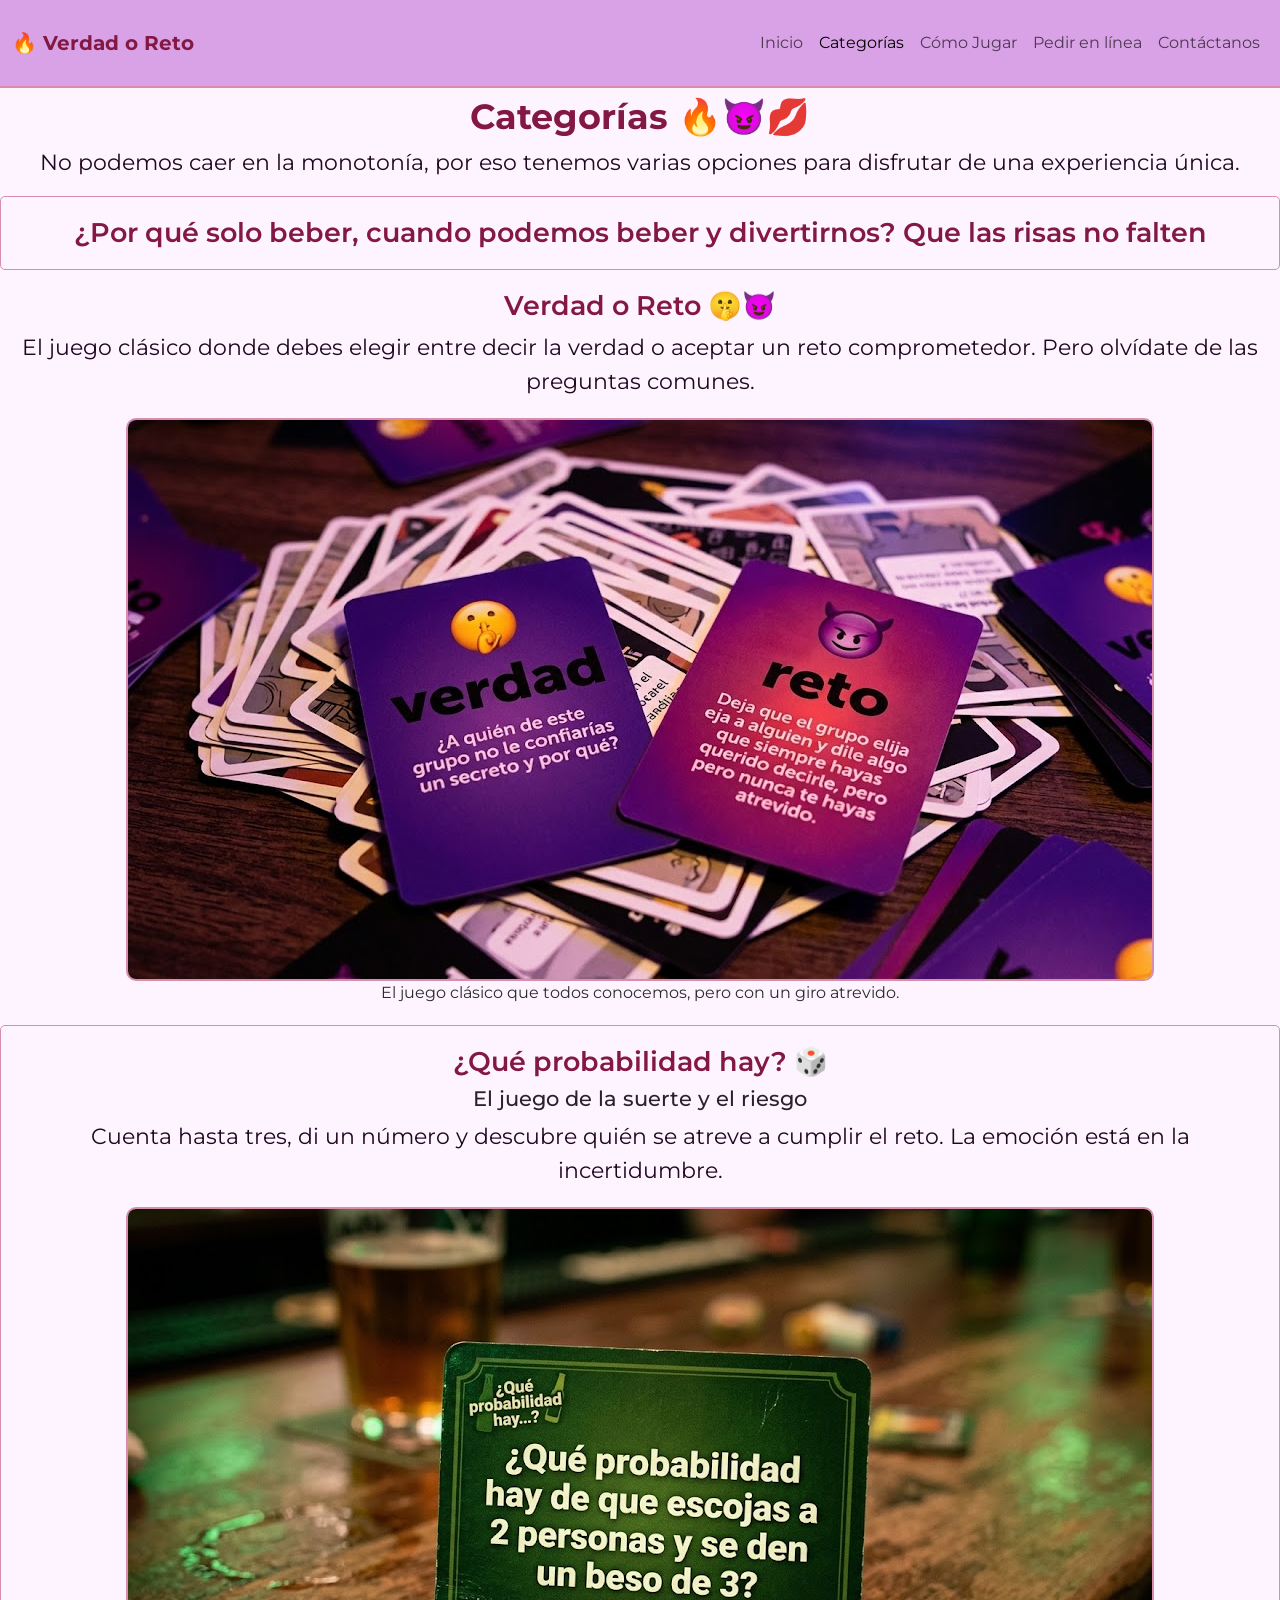
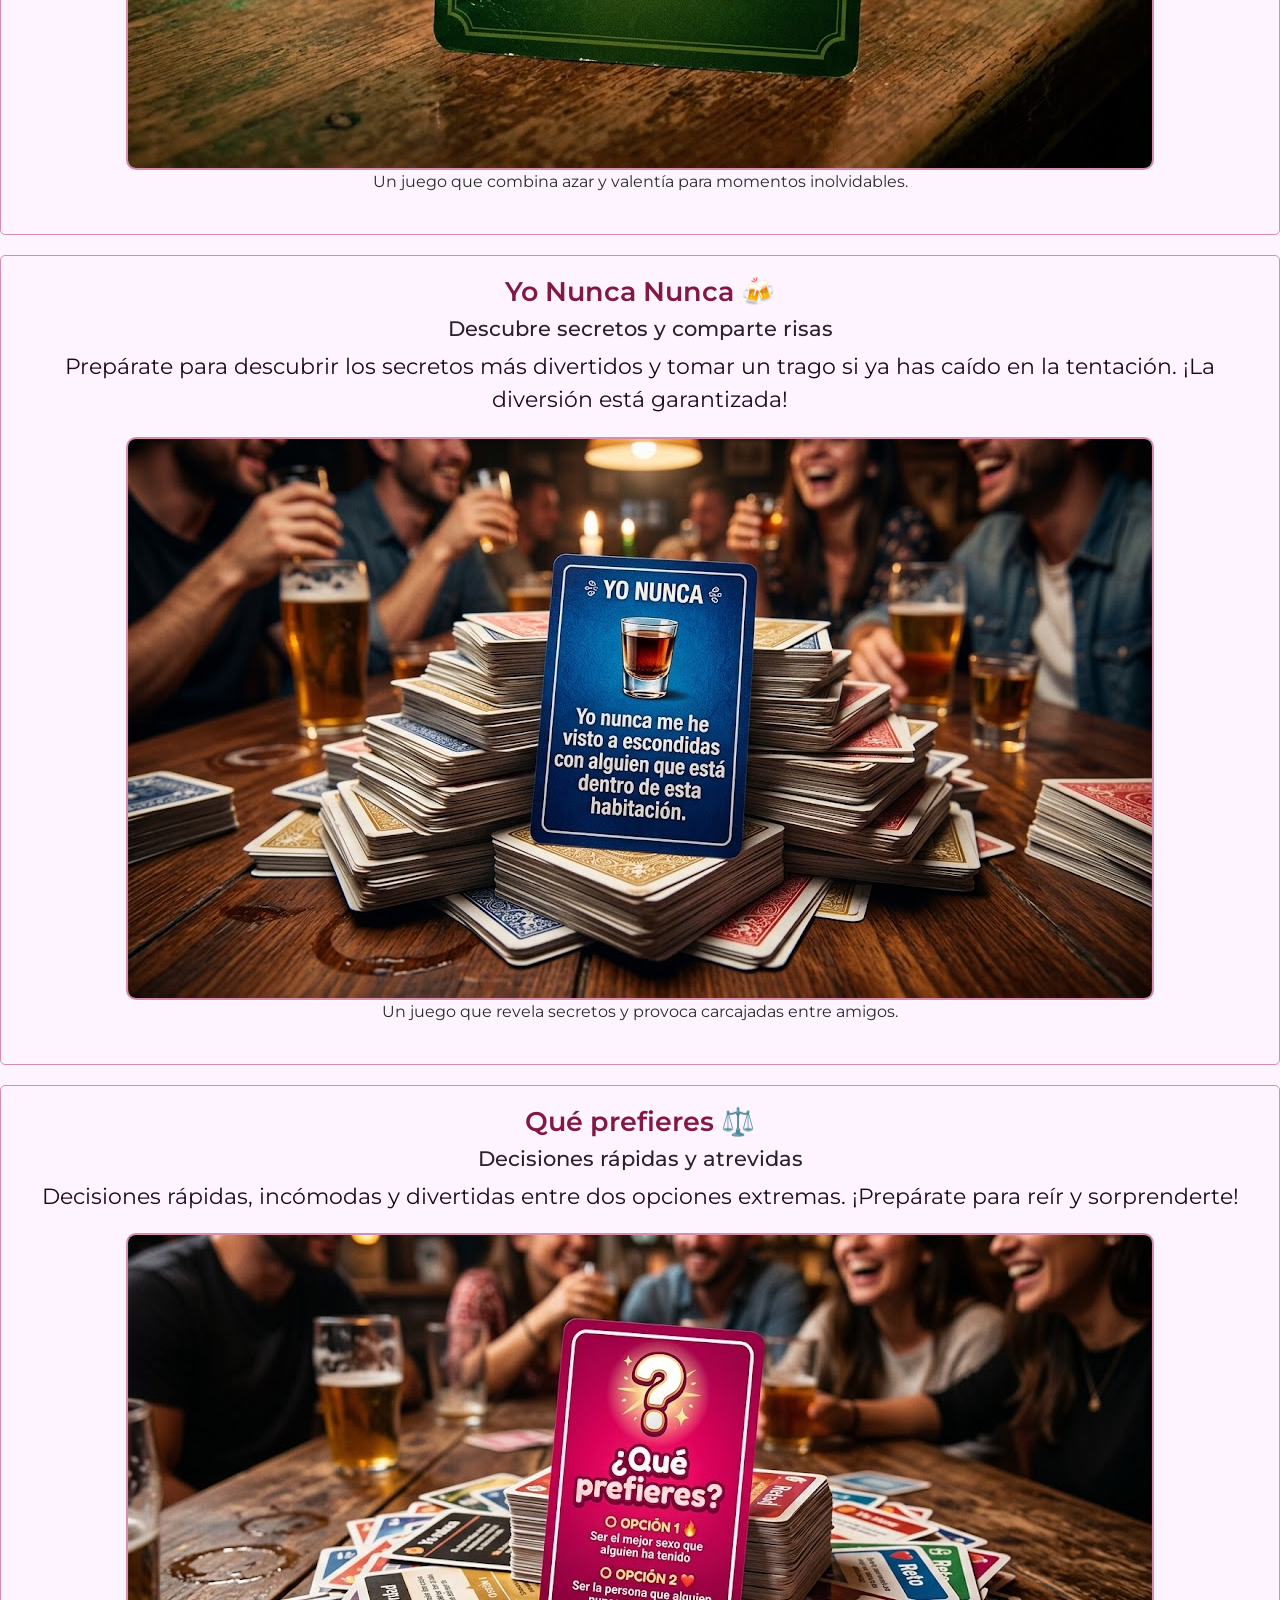
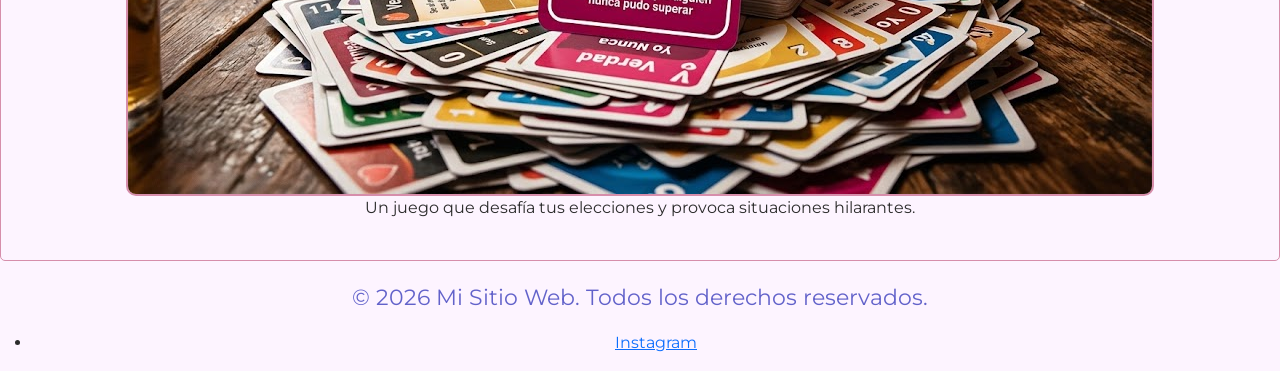
==== commit 004eea62: "feat: marca enlace activo y espaciado en categorías" ====
--- a/pages/categorias.html
+++ b/pages/categorias.html
@@ -14,8 +14,8 @@
         <nav class="navbar navbar-expand-lg" style="background-color: #d9a1e6;">
             <div class="container-fluid">
                 <!-- Tu logo -->
-                <a class="navbar-brand" href="index.html" style="color: #831843; font-weight: bold;">🔥 Verdad o Reto</a>
-                
+                <a class="navbar-brand" href="../index.html" style="color: #831843; font-weight: bold;">🔥 Verdad o Reto</a>
+            
                 <!-- Botón hamburguesa para mobile -->
                 <button class="navbar-toggler" type="button" data-bs-toggle="collapse" data-bs-target="#navbarNav" aria-controls="navbarNav" aria-expanded="false" aria-label="Toggle navigation">
                     <span class="navbar-toggler-icon"></span>
@@ -25,7 +25,7 @@
                 <div class="collapse navbar-collapse justify-content-end" id="navbarNav">
                     <ul class="navbar-nav">
                         <li class="nav-item"><a class="nav-link" href="../index.html">Inicio</a></li>
-                        <li class="nav-item"><a class="nav-link" href="categorias.html">Categorías</a></li>
+                        <li class="nav-item"><a class="nav-link active" aria-current="page" href="categorias.html">Categorías</a></li>
                         <li class="nav-item"><a class="nav-link" href="como_jugar.html">Cómo Jugar</a></li>
                         <li class="nav-item"><a class="nav-link" href="pedirenlinea.html">Pedir en línea</a></li>
                         <li class="nav-item"><a class="nav-link" href="contacto.html">Contáctanos</a></li>
@@ -35,7 +35,7 @@
         </nav>
     </header>
 
-    <main>
+    <main class="my-2">
         <section>
             <h1>Categorías 🔥😈💋</h1>
             <p>No podemos caer en la monotonía, por eso tenemos varias opciones para disfrutar de una experiencia única.</p>
--- a/styles/styles.css
+++ b/styles/styles.css
@@ -2,19 +2,11 @@
    Estilos generales y tipografía
    ========================================== */
 @import url('https://fonts.googleapis.com/css2?family=Montserrat:ital,wght@0,100..900;1,100..900&display=swap');
-
-* {
-    margin: 0;
-    padding: 0;
-    box-sizing: border-box;
-}
 
 body {
     font-family: "Montserrat", sans-serif;
     background-color: #fdf4ff; 
     color: #2b2b2b;
-    margin: 0;
-    padding: 0;
     width: 100%;
     overflow-x: hidden;
 }
@@ -32,20 +24,18 @@
     flex-direction: column;
     justify-content: space-between;
     align-items: center;
-    padding: 0 15px
-    box-sizing: border-box;
+    padding: 0 15px;
 }   
 
 .nav-ul {
     display: flex;
     flex-wrap: wrap;
     justify-content: space-around;
-    align-items:center-,
+    align-items: center;
     margin: 0;
     padding: 0;
     list-style: none;
     gap: 20px;
-    flex-wrap: wrap;
 }
 
 /* ==========================================
@@ -115,7 +105,6 @@
 
 .images-1 img {
     width: auto;
-    height: auto;
     border: 2px solid #d68eab;
     border-radius: 10px;  
     max-width: 100%;
@@ -144,15 +133,14 @@
 /* ==========================================
    Catálogo de pedir en línea
    ========================================== */
-
 .catalogo-grid {
     display: grid;
     grid-template-columns: 1fr; /* Una sola columna en móvil */
     gap: 20px;
     padding: 10px;
     width: 100%;
-    box-sizing: border-box;
-}
+}
+
 @media (min-width: 768px) {
     .catalogo-grid {
         grid-template-columns: repeat(auto-fit, minmax(280px, 1fr));
@@ -166,7 +154,6 @@
     padding: 15px;
     width: 100%;
     max-width: 100%;
-    box-sizing: border-box;
     text-align: center;
 }
 
@@ -260,7 +247,7 @@
     grid-area: datos;
 }
 
-/* --- Breakpoint Desktop */
+/* --- Breakpoint Desktop --- */
 @media (min-width: 1024px) {
     .pedido {
         grid-template-columns: 1fr 1fr;
@@ -268,3 +255,60 @@
             "juegos datos";
     }
 }
+
+/* ==========================================
+   Grid para el index mobile
+   ========================================== */
+.home-grid {
+    display: grid;
+    grid-template-columns: 1fr;
+    grid-template-areas: 
+        "hero"
+        "info"
+        "image";
+    gap: 25px;
+    max-width: 1200px;
+    margin: 0 auto;
+    padding: 20px;
+    width: 100%;
+}
+
+.home-hero { grid-area: hero; }
+.home-info { grid-area: info; }
+.home-image { grid-area: image; }
+
+/* organizador columnas */
+@media (min-width: 1024px) {
+    .home-grid {
+        grid-template-columns: 1fr 1fr;
+        grid-template-areas: 
+            "hero hero"
+            "info image";
+    }
+}
+
+/* ==========================================
+   Pseudoclases (Hover, Focus, Active)
+   ========================================== */
+
+/* Efecto al pasar el mouse */
+.navbar-nav .nav-link:hover,
+.btn:hover {
+    color: #831843;
+}
+
+/* Efecto al seleccionar */
+.navbar-nav .nav-link:focus, 
+button:focus,
+.btn:focus {
+    outline: 3px solid #b180b9;
+    outline-offset: 2px;
+}
+
+/* Efecto al hacer clic */
+.navbar-nav .nav-link:active, 
+button:active,
+.btn:active {
+    background-color: #d9a1e6;
+    color: #831843;
+}
